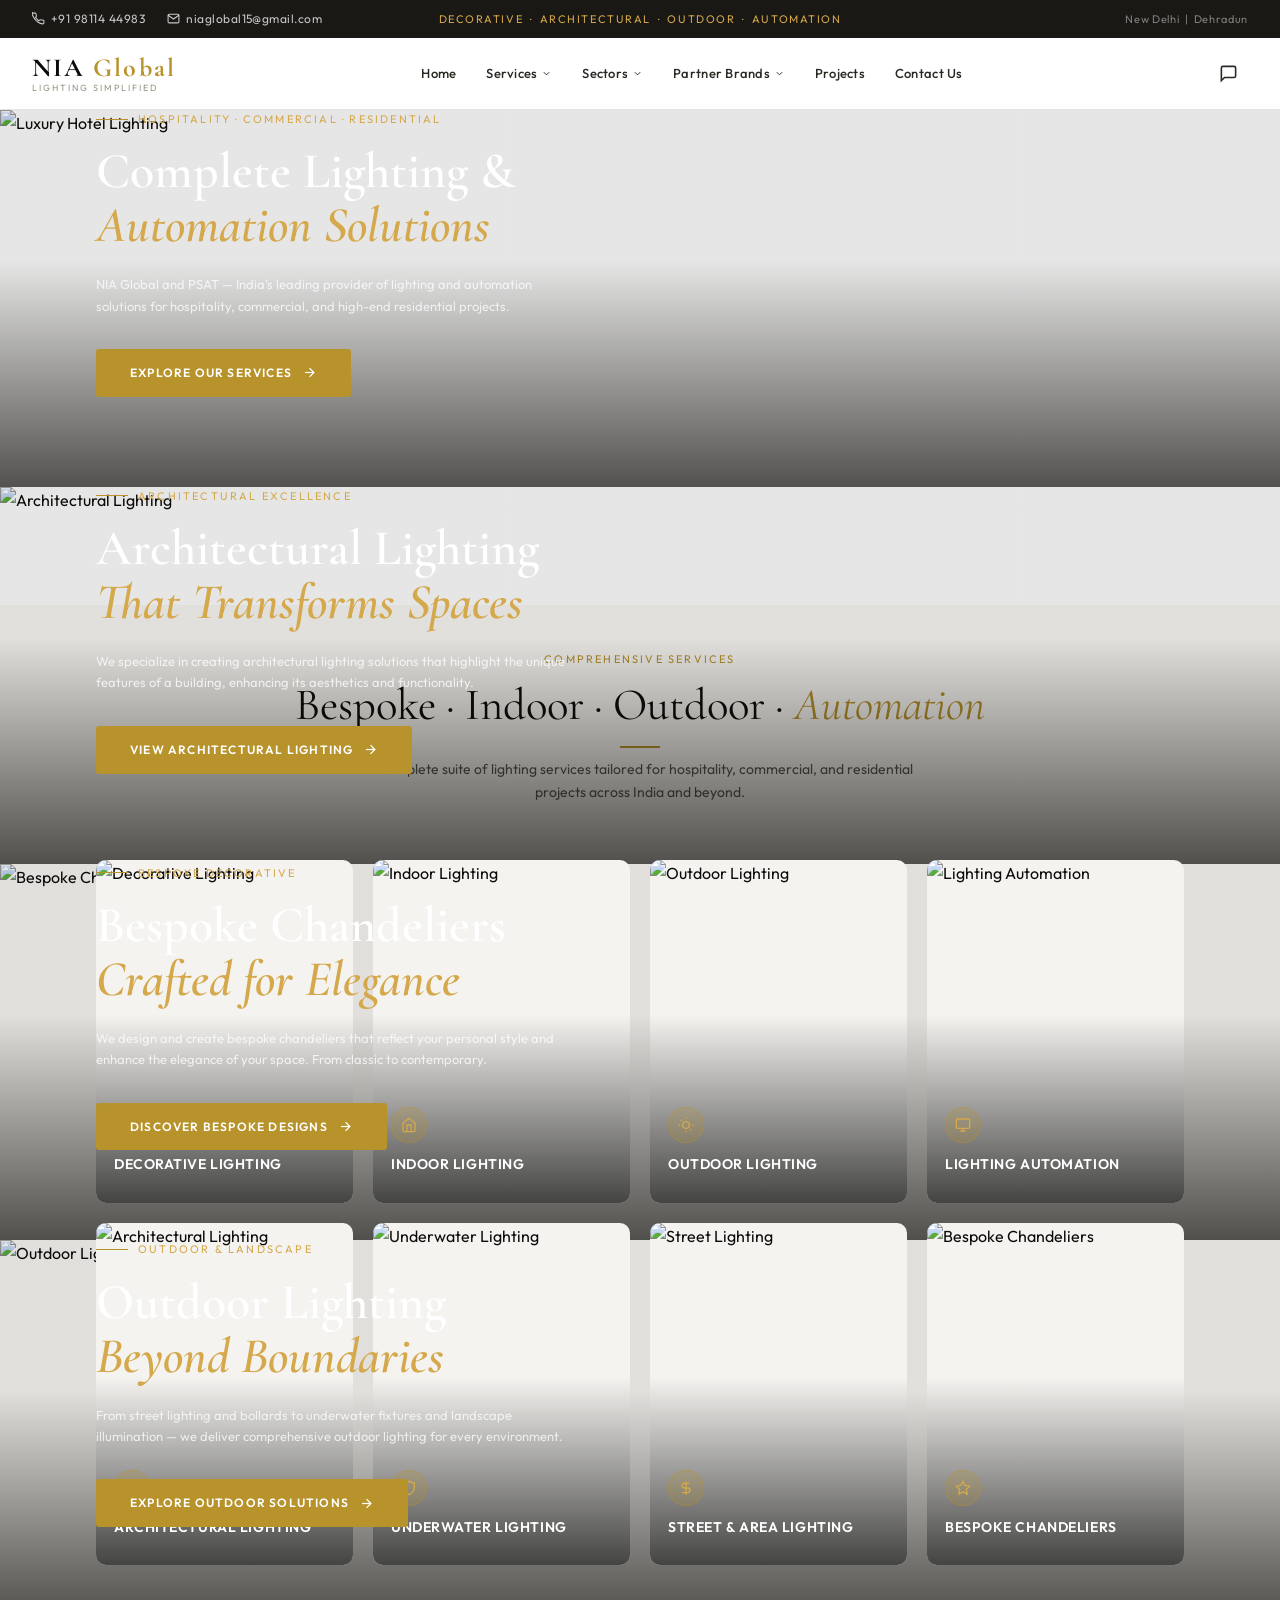
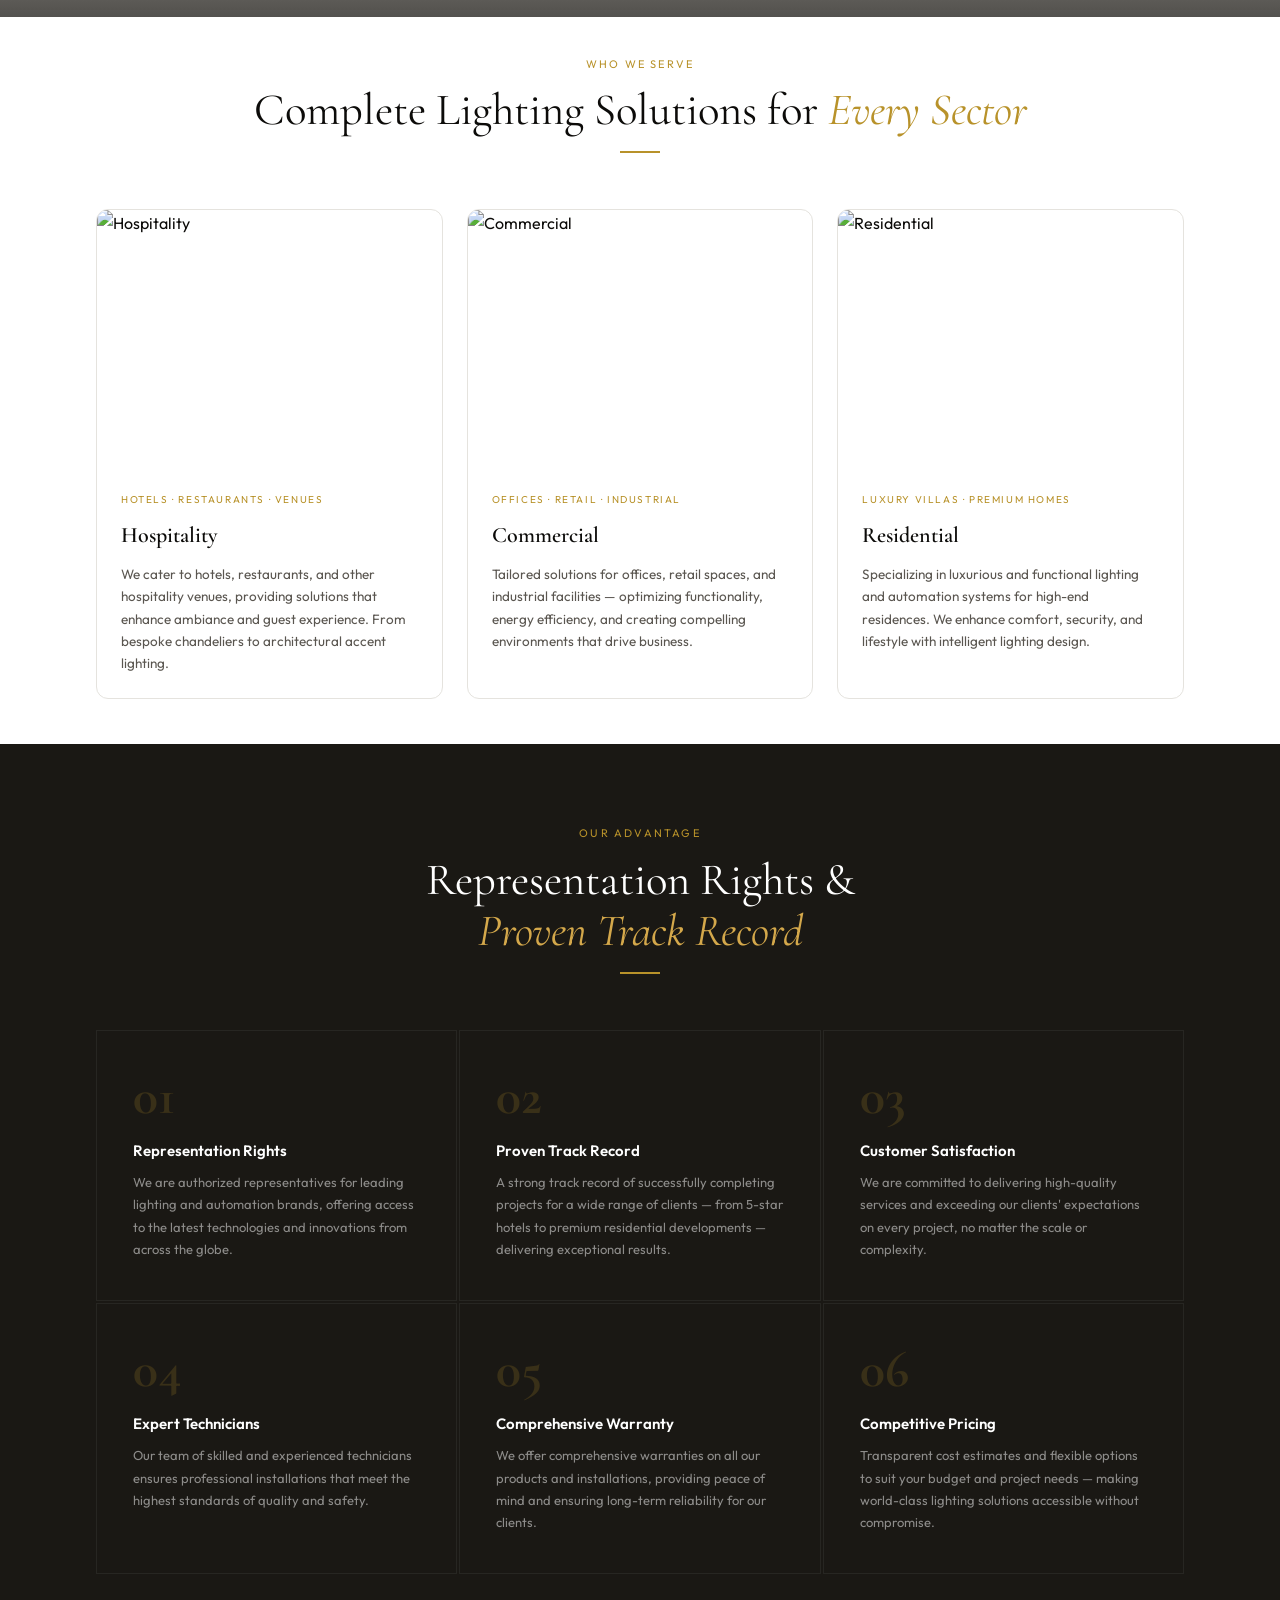
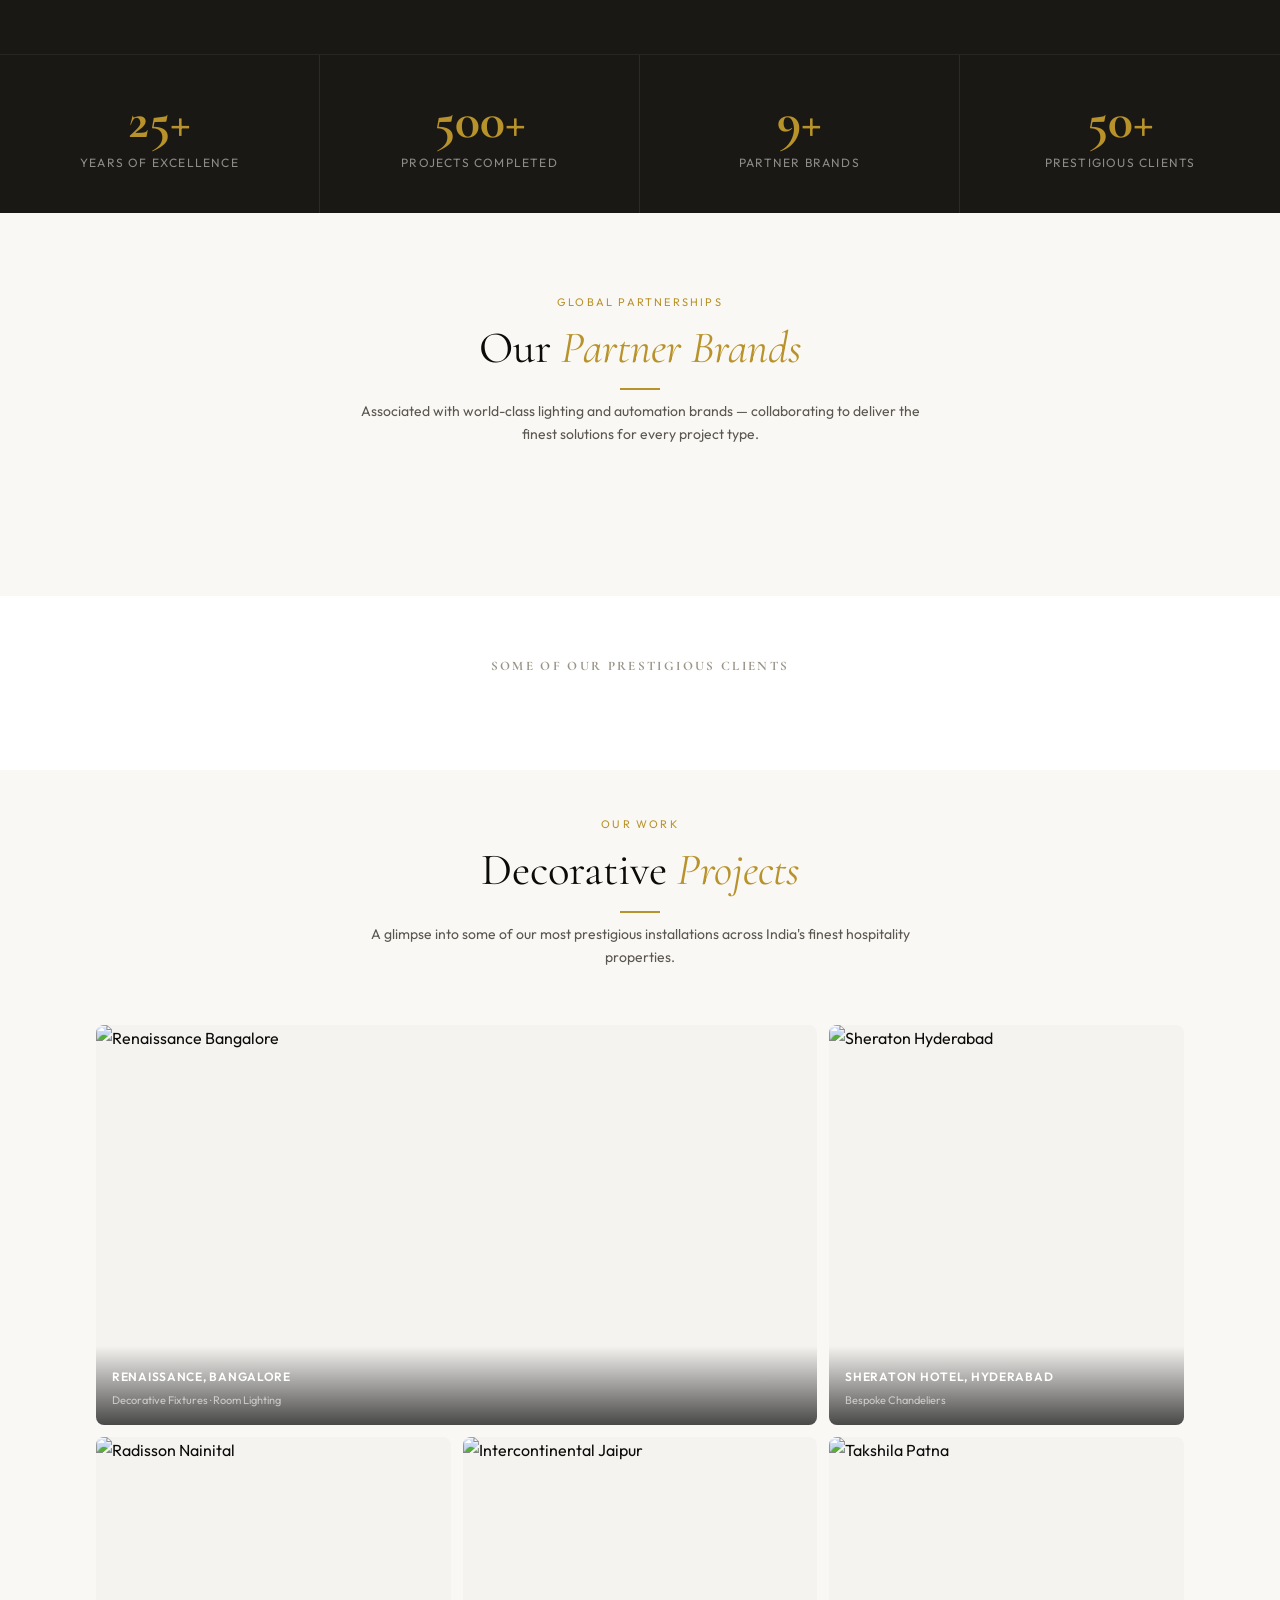
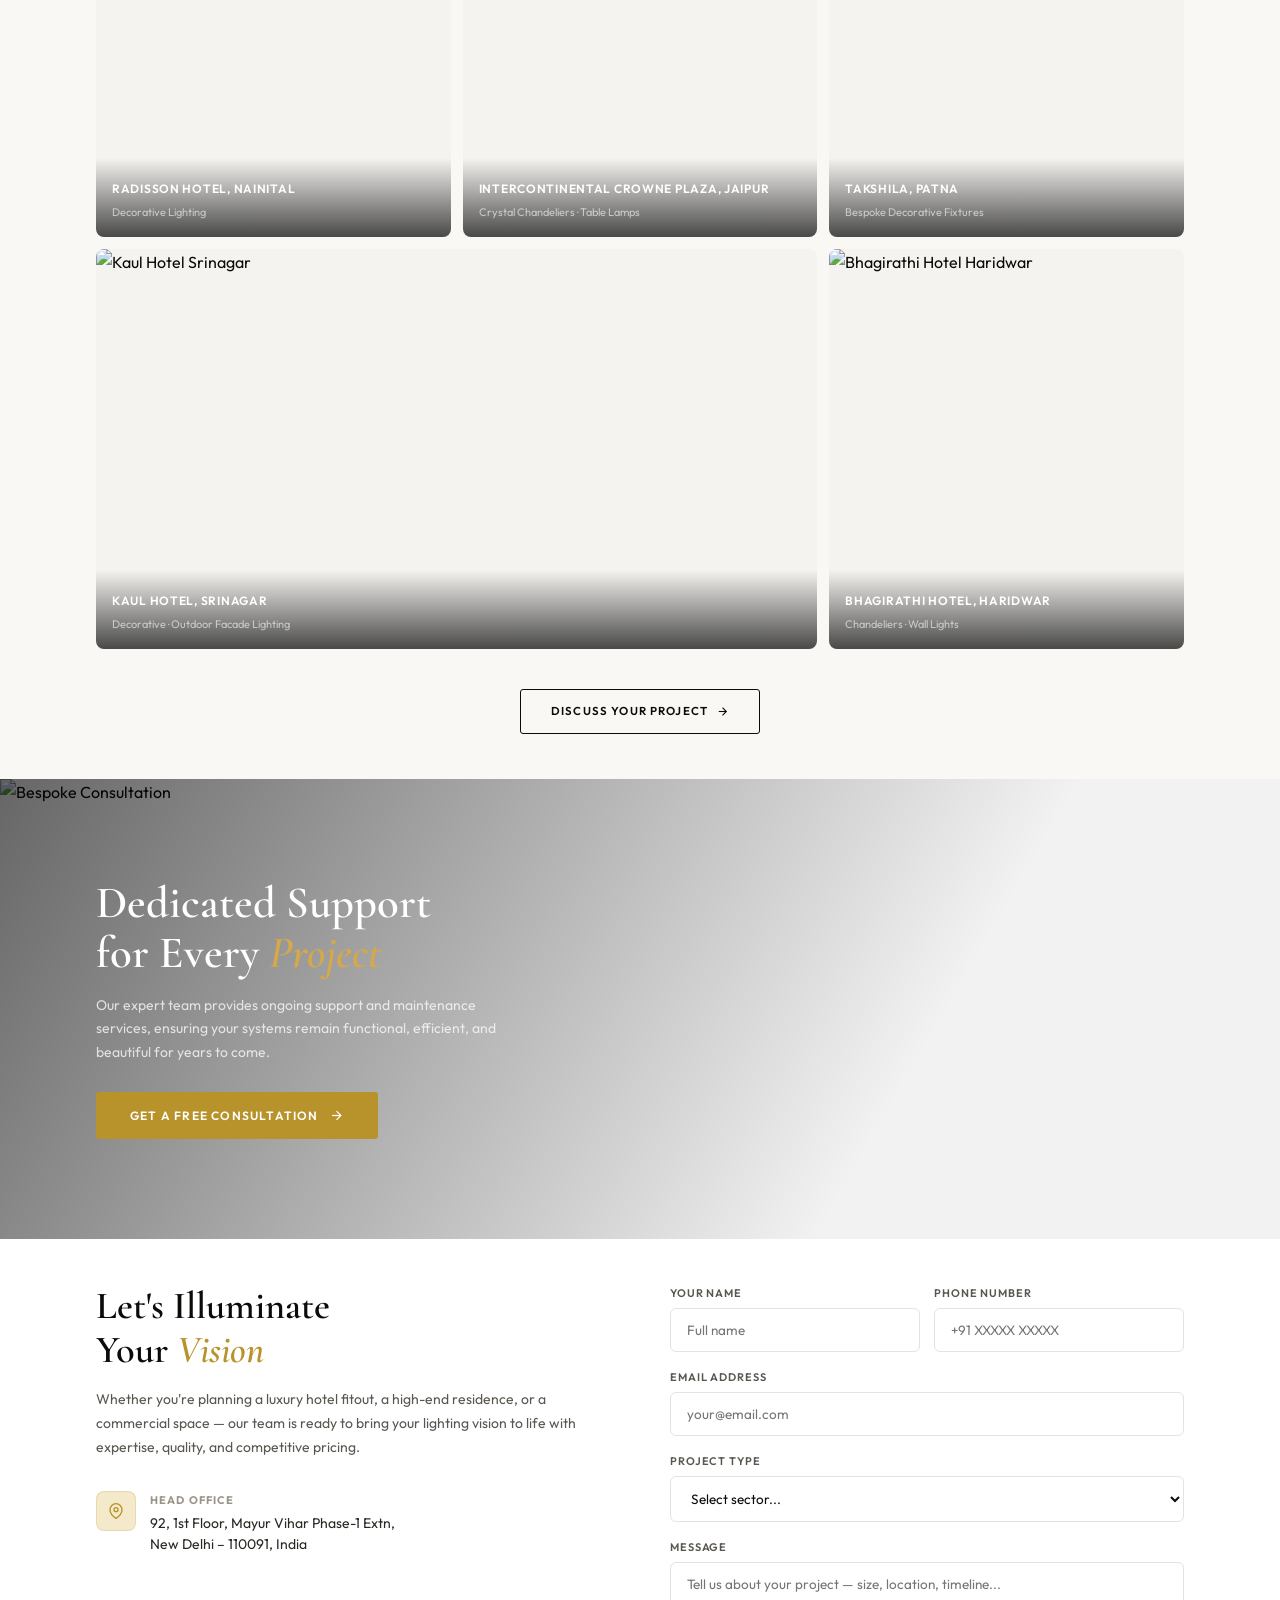
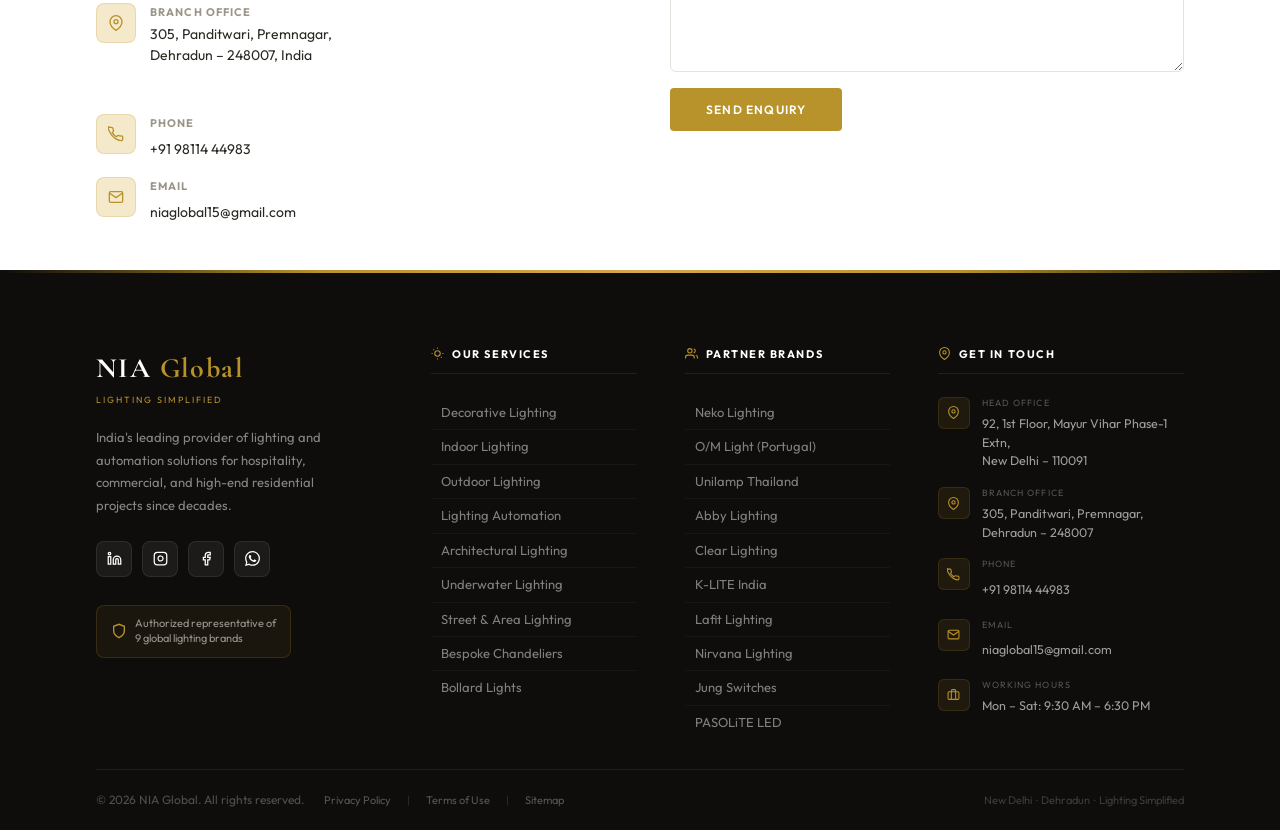
==== index.html @ 5cefb708 "initial commit" ====
<!DOCTYPE html>
<html lang="en">

<head>
  <meta charset="UTF-8" />
  <meta name="viewport" content="width=device-width, initial-scale=1.0" />
  <title>NIA Global – Lighting Simplified | Decorative · Architectural · Outdoor · Automation</title>
  <link rel="stylesheet" href="https://cdnjs.cloudflare.com/ajax/libs/Swiper/11.0.5/swiper-bundle.min.css" />
  <link rel="stylesheet" href="https://cdnjs.cloudflare.com/ajax/libs/aos/2.3.4/aos.css" />
  <link
    href="https://fonts.googleapis.com/css2?family=Cormorant+Garamond:ital,wght@0,400;0,600;0,700;1,400;1,600&family=Outfit:wght@300;400;500;600&display=swap"
    rel="stylesheet" />
  <link rel="stylesheet" href="assets/style.css">
</head>

<body>
  <!-- TOP BAR -->
  <div class="topbar">
    <div class="topbar-left">
      <a href="tel:+919811444983">
        <svg viewBox="0 0 24 24" fill="none" stroke="currentColor" stroke-width="2">
          <path
            d="M22 16.92v3a2 2 0 01-2.18 2 19.79 19.79 0 01-8.63-3.07A19.5 19.5 0 013.07 9.81a19.79 19.79 0 01-3.07-8.67A2 2 0 012.18 2h3.14A2 2 0 017.4 3.64c.127.96.361 1.903.7 2.81a2 2 0 01-.45 2.11L6.38 9.83a16 16 0 006.29 6.29l1.27-1.27a2 2 0 012.11-.45c.907.339 1.85.573 2.81.7A2 2 0 0122 16.92z" />
        </svg>
        +91 98114 44983
      </a>
      <a href="mailto:niaglobal15@gmail.com">
        <svg viewBox="0 0 24 24" fill="none" stroke="currentColor" stroke-width="2">
          <path d="M4 4h16c1.1 0 2 .9 2 2v12c0 1.1-.9 2-2 2H4c-1.1 0-2-.9-2-2V6c0-1.1.9-2 2-2z" />
          <polyline points="22,6 12,13 2,6" />
        </svg>
        <span class="__cf_email__"
          data-cfemail="2e40474f4942414c4f421f1b6e49434f4742004d4143">niaglobal15@gmail.com</span>
      </a>
    </div>
    <div class="topbar-center">Decorative &nbsp;·&nbsp; Architectural &nbsp;·&nbsp; Outdoor &nbsp;·&nbsp; Automation
    </div>
    <div class="topbar-right">New Delhi &nbsp;|&nbsp; Dehradun</div>
  </div>

  <!-- NAVBAR -->
  <nav class="navbar" id="navbar">
    <a href="#" class="nav-logo">
      <div class="nav-logo-name">NIA <span>Global</span></div>
      <div class="nav-logo-tag">Lighting Simplified</div>
    </a>

    <ul class="nav-menu">
      <li class="nav-item"><a href="#" class="nav-link">Home</a></li>

      <li class="nav-item">
        <span class="nav-link">Services <svg viewBox="0 0 24 24" fill="none" stroke="currentColor" stroke-width="2">
            <polyline points="6 9 12 15 18 9" />
          </svg></span>
        <ul class="dropdown">
          <li><a href="#services">Designing</a></li>
          <li><a href="#services">Manufacturing</a></li>
          <li><a href="#services">Installation</a></li>
          <li><a href="#services">Automation Integration</a></li>
          <li><a href="#services">Repair & Replacement Services</a></li>
          <li><a href="#services">Annual Maintenance Contracts (AMC)</a></li>
        </ul>
      </li>

      <li class="nav-item">
        <span class="nav-link">Sectors <svg viewBox="0 0 24 24" fill="none" stroke="currentColor" stroke-width="2">
            <polyline points="6 9 12 15 18 9" />
          </svg></span>
        <ul class="dropdown">
          <li><a href="#sectors">Bespoke Chandeliers</a></li>
          <li><a href="#sectors">Wall Lights</a></li>
          <li><a href="#sectors">Floor Lamps</a></li>
          <li><a href="#sectors">Table Lamps</a></li>
          <li><a href="#sectors">Decorative Accessories</a></li>
          <li><a href="#sectors">Tableware</a></li>
          <li><a href="#sectors">Wall Décor</a></li>
          <li><a href="#sectors">Hanging Décor</a></li>
          <li><a href="#sectors">Glass Vases</a></li>
        </ul>
      </li>

      <li class="nav-item">
        <span class="nav-link">Partner Brands <svg viewBox="0 0 24 24" fill="none" stroke="currentColor"
            stroke-width="2">
            <polyline points="6 9 12 15 18 9" />
          </svg></span>
        <div class="mega-drop">
          <div class="mega-col">
            <h5>Indoor</h5>
            <ul>
              <li><a href="#partners">Neko Lighting</a></li>
              <li><a href="#partners">O/M Light</a></li>
              <li><a href="#partners">Nirvana Lighting</a></li>
              <li><a href="#partners">Lafit Lighting</a></li>
            </ul>
          </div>
          <div class="mega-col">
            <h5>Outdoor</h5>
            <ul>
              <li><a href="#partners">Unilamp Thailand</a></li>
              <li><a href="#partners">K-LITE India</a></li>
              <li><a href="#partners">Clear Lighting</a></li>
              <li><a href="#partners">Abby Lighting</a></li>
            </ul>
          </div>
          <div class="mega-col">
            <h5>Automation</h5>
            <ul>
              <li><a href="#partners">Jung Switches</a></li>
            </ul>
          </div>
        </div>
      </li>

      <li class="nav-item"><a href="#projects" class="nav-link">Projects</a></li>
      <li class="nav-item"><a href="#contact" class="nav-link">Contact Us</a></li>
    </ul>

    <div style="display:flex;align-items:center;gap:4px">
      <div class="nav-icons">
        <button class="nav-icon-btn" onclick="document.getElementById('contact').scrollIntoView({behavior:'smooth'})">
          <svg viewBox="0 0 24 24" fill="none" stroke="currentColor" stroke-width="2">
            <path d="M21 15a2 2 0 01-2 2H7l-4 4V5a2 2 0 012-2h14a2 2 0 012 2z" />
          </svg>
        </button>
      </div>
      <button class="hamburger nav-icon-btn" id="hambBtn" aria-label="Menu">
        <svg viewBox="0 0 24 24" fill="none" stroke="currentColor" stroke-width="2">
          <line x1="3" y1="6" x2="21" y2="6" />
          <line x1="3" y1="12" x2="21" y2="12" />
          <line x1="3" y1="18" x2="21" y2="18" />
        </svg>
      </button>
    </div>
  </nav>

  <!-- MOBILE MENU -->
  <div class="mob-menu" id="mobMenu">
    <div class="mob-overlay" id="mobOverlay"></div>
    <div class="mob-panel">
      <div class="mob-head">
        <div class="mob-logo">NIA <span>Global</span></div>
        <button class="mob-close" id="mobClose"><svg viewBox="0 0 24 24" fill="none" stroke="currentColor"
            stroke-width="2">
            <line x1="18" y1="6" x2="6" y2="18" />
            <line x1="6" y1="6" x2="18" y2="18" />
          </svg></button>
      </div>
      <nav class="mob-nav">
        <a href="#">Home</a>
        <a href="#services">Decorative Lighting</a>
        <a href="#services">Indoor Lighting</a>
        <a href="#services">Outdoor Lighting</a>
        <a href="#services">Lighting Automation</a>
        <a href="#services">Architectural Lighting</a>
        <a href="#services">Underwater Lighting</a>
        <a href="#sectors">Hospitality</a>
        <a href="#sectors">Commercial</a>
        <a href="#sectors">Residential</a>
        <a href="#partners">Partner Brands</a>
        <a href="#projects">Projects</a>
        <a href="#contact">Contact Us</a>
      </nav>
    </div>
  </div>

  <!-- HERO SLIDER -->
  <section class="hero-wrap swiper" id="heroSwiper">
    <div class="swiper-wrapper">
      <div class="swiper-slide">
        <div class="hero-slide">
          <img src="https://images.unsplash.com/photo-1566073771259-6a8506099945?w=1920&q=80"
            alt="Luxury Hotel Lighting" />
          <div class="hero-overlay"></div>
          <div class="hero-content">
            <div class="hero-eyebrow">Hospitality · Commercial · Residential</div>
            <h1 class="hero-title">Complete Lighting &<br /><em>Automation Solutions</em></h1>
            <p class="hero-desc">NIA Global and PSAT — India's leading provider of lighting and automation solutions for
              hospitality, commercial, and high-end residential projects.</p>
            <a href="#services" class="hero-cta">Explore Our Services <svg viewBox="0 0 24 24" fill="none"
                stroke="currentColor" stroke-width="2">
                <line x1="5" y1="12" x2="19" y2="12" />
                <polyline points="12 5 19 12 12 19" />
              </svg></a>
          </div>
        </div>
      </div>
      <div class="swiper-slide">
        <div class="hero-slide">
          <img src="https://images.unsplash.com/photo-1551882547-ff40c63fe5fa?w=1920&q=80"
            alt="Architectural Lighting" />
          <div class="hero-overlay"></div>
          <div class="hero-content">
            <div class="hero-eyebrow">Architectural Excellence</div>
            <h1 class="hero-title">Architectural Lighting<br /><em>That Transforms Spaces</em></h1>
            <p class="hero-desc">We specialize in creating architectural lighting solutions that highlight the unique
              features of a building, enhancing its aesthetics and functionality.</p>
            <a href="#services" class="hero-cta">View Architectural Lighting <svg viewBox="0 0 24 24" fill="none"
                stroke="currentColor" stroke-width="2">
                <line x1="5" y1="12" x2="19" y2="12" />
                <polyline points="12 5 19 12 12 19" />
              </svg></a>
          </div>
        </div>
      </div>
      <div class="swiper-slide">
        <div class="hero-slide">
          <img src="https://images.unsplash.com/photo-1540518614846-7eded433c457?w=1920&q=80"
            alt="Bespoke Chandeliers" />
          <div class="hero-overlay"></div>
          <div class="hero-content">
            <div class="hero-eyebrow">Bespoke Decorative</div>
            <h1 class="hero-title">Bespoke Chandeliers<br /><em>Crafted for Elegance</em></h1>
            <p class="hero-desc">We design and create bespoke chandeliers that reflect your personal style and enhance
              the elegance of your space. From classic to contemporary.</p>
            <a href="#services" class="hero-cta">Discover Bespoke Designs <svg viewBox="0 0 24 24" fill="none"
                stroke="currentColor" stroke-width="2">
                <line x1="5" y1="12" x2="19" y2="12" />
                <polyline points="12 5 19 12 12 19" />
              </svg></a>
          </div>
        </div>
      </div>
      <div class="swiper-slide">
        <div class="hero-slide">
          <img src="https://images.unsplash.com/photo-1497366216548-37526070297c?w=1920&q=80" alt="Outdoor Lighting" />
          <div class="hero-overlay"></div>
          <div class="hero-content">
            <div class="hero-eyebrow">Outdoor & Landscape</div>
            <h1 class="hero-title">Outdoor Lighting<br /><em>Beyond Boundaries</em></h1>
            <p class="hero-desc">From street lighting and bollards to underwater fixtures and landscape illumination —
              we deliver comprehensive outdoor lighting for every environment.</p>
            <a href="#services" class="hero-cta">Explore Outdoor Solutions <svg viewBox="0 0 24 24" fill="none"
                stroke="currentColor" stroke-width="2">
                <line x1="5" y1="12" x2="19" y2="12" />
                <polyline points="12 5 19 12 12 19" />
              </svg></a>
          </div>
        </div>
      </div>
    </div>
    <div class="swiper-pagination"></div>
  </section>

  <!-- SERVICES SECTION -->
  <section class="section section-bg" id="services">
    <div class="section-header" data-aos="fade-up">
      <div class="eyebrow">Comprehensive Services</div>
      <h2>Bespoke · Indoor · Outdoor · <em>Automation</em></h2>
      <div class="divider"></div>
      <p>A complete suite of lighting services tailored for hospitality, commercial, and residential projects across
        India and beyond.</p>
    </div>
    <div class="services-grid">
      <div class="svc-card" data-aos="fade-up" data-aos-delay="0">
        <img src="https://images.unsplash.com/photo-1540518614846-7eded433c457?w=800&q=80" alt="Decorative Lighting"
          loading="lazy" />
        <div class="svc-card-grad"></div>
        <div class="svc-card-body">
          <div class="svc-card-icon"><svg viewBox="0 0 24 24" fill="none" stroke="currentColor" stroke-width="2">
              <path d="M12 2l3.09 6.26L22 9.27l-5 4.87 1.18 6.88L12 17.77l-6.18 3.25L7 14.14 2 9.27l6.91-1.01L12 2z" />
            </svg></div>
          <div class="svc-card-title">Decorative Lighting</div>
          <div class="svc-card-desc">From classic chandeliers to contemporary pendants — creating unique and stylish
            ambiance for any space.</div>
        </div>
      </div>
      <div class="svc-card" data-aos="fade-up" data-aos-delay="60">
        <img src="https://images.unsplash.com/photo-1565538810643-b5bdb714032a?w=800&q=80" alt="Indoor Lighting"
          loading="lazy" />
        <div class="svc-card-grad"></div>
        <div class="svc-card-body">
          <div class="svc-card-icon"><svg viewBox="0 0 24 24" fill="none" stroke="currentColor" stroke-width="2">
              <path d="M3 9l9-7 9 7v11a2 2 0 01-2 2H5a2 2 0 01-2-2z" />
              <polyline points="9 22 9 12 15 12 15 22" />
            </svg></div>
          <div class="svc-card-title">Indoor Lighting</div>
          <div class="svc-card-desc">Wide selection of indoor fixtures — from decorative chandeliers to functional task
            lighting for perfect ambiance.</div>
        </div>
      </div>
      <div class="svc-card" data-aos="fade-up" data-aos-delay="120">
        <img src="https://images.unsplash.com/photo-1600607687939-ce8a6c25118c?w=800&q=80" alt="Outdoor Lighting"
          loading="lazy" />
        <div class="svc-card-grad"></div>
        <div class="svc-card-body">
          <div class="svc-card-icon"><svg viewBox="0 0 24 24" fill="none" stroke="currentColor" stroke-width="2">
              <circle cx="12" cy="12" r="5" />
              <line x1="12" y1="1" x2="12" y2="3" />
              <line x1="12" y1="21" x2="12" y2="23" />
              <line x1="4.22" y1="4.22" x2="5.64" y2="5.64" />
              <line x1="18.36" y1="18.36" x2="19.78" y2="19.78" />
              <line x1="1" y1="12" x2="3" y2="12" />
              <line x1="21" y1="12" x2="23" y2="12" />
            </svg></div>
          <div class="svc-card-title">Outdoor Lighting</div>
          <div class="svc-card-desc">Outdoor lighting systems that enhance security, aesthetics, and illuminate walkways
            and facades beautifully.</div>
        </div>
      </div>
      <div class="svc-card" data-aos="fade-up" data-aos-delay="180">
        <img src="https://images.unsplash.com/photo-1558618666-fcd25c85cd64?w=800&q=80" alt="Lighting Automation"
          loading="lazy" />
        <div class="svc-card-grad"></div>
        <div class="svc-card-body">
          <div class="svc-card-icon"><svg viewBox="0 0 24 24" fill="none" stroke="currentColor" stroke-width="2">
              <rect x="2" y="3" width="20" height="14" rx="2" ry="2" />
              <line x1="8" y1="21" x2="16" y2="21" />
              <line x1="12" y1="17" x2="12" y2="21" />
            </svg></div>
          <div class="svc-card-title">Lighting Automation</div>
          <div class="svc-card-desc">Smart lighting systems for remote control, scheduling, and brightness adjustment —
            including KNX automation.</div>
        </div>
      </div>
      <div class="svc-card" data-aos="fade-up" data-aos-delay="0">
        <img src="https://images.unsplash.com/photo-1600607687939-ce8a6c25118c?w=800&q=80" alt="Architectural Lighting"
          loading="lazy" />
        <div class="svc-card-grad"></div>
        <div class="svc-card-body">
          <div class="svc-card-icon"><svg viewBox="0 0 24 24" fill="none" stroke="currentColor" stroke-width="2">
              <rect x="3" y="3" width="18" height="18" rx="2" />
              <path d="M3 9h18M9 21V9" />
            </svg></div>
          <div class="svc-card-title">Architectural Lighting</div>
          <div class="svc-card-desc">Solutions that highlight the unique features of a building, enhancing its
            aesthetics and functionality.</div>
        </div>
      </div>
      <div class="svc-card" data-aos="fade-up" data-aos-delay="60">
        <img src="https://images.unsplash.com/photo-1576158114254-3ba81558b87d?w=800&q=80" alt="Underwater Lighting"
          loading="lazy" />
        <div class="svc-card-grad"></div>
        <div class="svc-card-body">
          <div class="svc-card-icon"><svg viewBox="0 0 24 24" fill="none" stroke="currentColor" stroke-width="2">
              <path d="M12 22s8-4 8-10V5l-8-3-8 3v7c0 6 8 10 8 10z" />
            </svg></div>
          <div class="svc-card-title">Underwater Lighting</div>
          <div class="svc-card-desc">Fixtures for swimming pools, fountains, and water features — adding a touch of
            magic and ambiance.</div>
        </div>
      </div>
      <div class="svc-card" data-aos="fade-up" data-aos-delay="120">
        <img src="https://images.unsplash.com/photo-1471922694854-ff1b63b20054?w=800&q=80" alt="Street Lighting"
          loading="lazy" />
        <div class="svc-card-grad"></div>
        <div class="svc-card-body">
          <div class="svc-card-icon"><svg viewBox="0 0 24 24" fill="none" stroke="currentColor" stroke-width="2">
              <line x1="12" y1="2" x2="12" y2="22" />
              <path d="M17 5H9.5a3.5 3.5 0 000 7h5a3.5 3.5 0 010 7H6" />
            </svg></div>
          <div class="svc-card-title">Street & Area Lighting</div>
          <div class="svc-card-desc">Technically advanced street lighting, high mast solutions, and area lighting for
            municipal and private projects.</div>
        </div>
      </div>
      <div class="svc-card" data-aos="fade-up" data-aos-delay="180">
        <img src="https://images.unsplash.com/photo-1513694203232-719a280e022f?w=800&q=80" alt="Bespoke Chandeliers"
          loading="lazy" />
        <div class="svc-card-grad"></div>
        <div class="svc-card-body">
          <div class="svc-card-icon"><svg viewBox="0 0 24 24" fill="none" stroke="currentColor" stroke-width="2">
              <polygon
                points="12 2 15.09 8.26 22 9.27 17 14.14 18.18 21.02 12 17.77 5.82 21.02 7 14.14 2 9.27 8.91 8.26 12 2" />
            </svg></div>
          <div class="svc-card-title">Bespoke Chandeliers</div>
          <div class="svc-card-desc">Custom-designed chandeliers that reflect your personal style and enhance the
            elegance of any space.</div>
        </div>
      </div>
    </div>
  </section>

  <!-- SECTORS SECTION -->
  <section class="section" id="sectors">
    <div class="section-header" data-aos="fade-up">
      <div class="eyebrow">Who We Serve</div>
      <h2>Complete Lighting Solutions for <em>Every Sector</em></h2>
      <div class="divider"></div>
    </div>
    <div class="sectors-grid">
      <div class="sector-card" data-aos="fade-up" data-aos-delay="0">
        <div class="sector-img">
          <img src="https://images.unsplash.com/photo-1566073771259-6a8506099945?w=900&q=80" alt="Hospitality"
            loading="lazy" />
        </div>
        <div class="sector-body">
          <div class="sector-tag">Hotels · Restaurants · Venues</div>
          <div class="sector-title">Hospitality</div>
          <div class="sector-desc">We cater to hotels, restaurants, and other hospitality venues, providing solutions
            that enhance ambiance and guest experience. From bespoke chandeliers to architectural accent lighting.</div>
        </div>
      </div>
      <div class="sector-card" data-aos="fade-up" data-aos-delay="80">
        <div class="sector-img">
          <img src="https://images.unsplash.com/photo-1497366216548-37526070297c?w=900&q=80" alt="Commercial"
            loading="lazy" />
        </div>
        <div class="sector-body">
          <div class="sector-tag">Offices · Retail · Industrial</div>
          <div class="sector-title">Commercial</div>
          <div class="sector-desc">Tailored solutions for offices, retail spaces, and industrial facilities — optimizing
            functionality, energy efficiency, and creating compelling environments that drive business.</div>
        </div>
      </div>
      <div class="sector-card" data-aos="fade-up" data-aos-delay="160">
        <div class="sector-img">
          <img src="https://images.unsplash.com/photo-1600607687939-ce8a6c25118c?w=900&q=80" alt="Residential"
            loading="lazy" />
        </div>
        <div class="sector-body">
          <div class="sector-tag">Luxury Villas · Premium Homes</div>
          <div class="sector-title">Residential</div>
          <div class="sector-desc">Specializing in luxurious and functional lighting and automation systems for high-end
            residences. We enhance comfort, security, and lifestyle with intelligent lighting design.</div>
        </div>
      </div>
    </div>
  </section>

  <!-- WHY CHOOSE US -->
  <section class="section-dark">
    <div class="section" style="padding-top:80px;padding-bottom:80px">
      <div class="section-header dark-head" data-aos="fade-up">
        <div class="eyebrow">Our Advantage</div>
        <h2 style="color:#fff">Representation Rights &<br /><em style="color:var(--gold-light)">Proven Track Record</em>
        </h2>
        <div class="divider"></div>
      </div>
      <div class="why-grid" data-aos="fade-up" data-aos-delay="100">
        <div class="why-item">
          <div class="why-num">01</div>
          <h4>Representation Rights</h4>
          <p>We are authorized representatives for leading lighting and automation brands, offering access to the latest
            technologies and innovations from across the globe.</p>
        </div>
        <div class="why-item">
          <div class="why-num">02</div>
          <h4>Proven Track Record</h4>
          <p>A strong track record of successfully completing projects for a wide range of clients — from 5-star hotels
            to premium residential developments — delivering exceptional results.</p>
        </div>
        <div class="why-item">
          <div class="why-num">03</div>
          <h4>Customer Satisfaction</h4>
          <p>We are committed to delivering high-quality services and exceeding our clients' expectations on every
            project, no matter the scale or complexity.</p>
        </div>
        <div class="why-item">
          <div class="why-num">04</div>
          <h4>Expert Technicians</h4>
          <p>Our team of skilled and experienced technicians ensures professional installations that meet the highest
            standards of quality and safety.</p>
        </div>
        <div class="why-item">
          <div class="why-num">05</div>
          <h4>Comprehensive Warranty</h4>
          <p>We offer comprehensive warranties on all our products and installations, providing peace of mind and
            ensuring long-term reliability for our clients.</p>
        </div>
        <div class="why-item">
          <div class="why-num">06</div>
          <h4>Competitive Pricing</h4>
          <p>Transparent cost estimates and flexible options to suit your budget and project needs — making world-class
            lighting solutions accessible without compromise.</p>
        </div>
      </div>
    </div>
  </section>

  <!-- STATS -->
  <section class="section-dark" style="border-top:1px solid rgba(255,255,255,0.06)">
    <div class="stats-bar">
      <div class="stat-item" data-aos="fade-up" data-aos-delay="0">
        <div class="stat-num" id="cnt1">25+</div>
        <div class="stat-label">Years of Excellence</div>
      </div>
      <div class="stat-item" data-aos="fade-up" data-aos-delay="60">
        <div class="stat-num">500+</div>
        <div class="stat-label">Projects Completed</div>
      </div>
      <div class="stat-item" data-aos="fade-up" data-aos-delay="120">
        <div class="stat-num">9+</div>
        <div class="stat-label">Partner Brands</div>
      </div>
      <div class="stat-item" data-aos="fade-up" data-aos-delay="180">
        <div class="stat-num">50+</div>
        <div class="stat-label">Prestigious Clients</div>
      </div>
    </div>
  </section>

  <!-- PARTNER BRANDS MARQUEE -->
  <section class="partners-marquee-section" id="partners">
    <div class="section-header" data-aos="fade-up">
      <div class="eyebrow">Global Partnerships</div>
      <h2> Our <em>Partner Brands</em></h2>
      <div class="divider"></div>
      <p>Associated with world-class lighting and automation brands — collaborating to deliver the finest solutions for
        every project type.</p>
    </div>

    <div class="marquee-rows" data-aos="fade-up" data-aos-delay="100">

      <!-- ROW 1 — forward -->
      <div class="marquee-row">
        <div class="marquee-track" id="row1"></div>
      </div>

      <!-- ROW 2 — reverse -->
      <div class="marquee-row">
        <div class="marquee-track reverse" id="row2"></div>
      </div>

    </div>
  </section>

  <!-- CLIENTS MARQUEE -->
  <section class="clients-section">
    <div class="clients-label">
      <h3>Some of Our Prestigious Clients</h3>
    </div>
    <div class="clients-track-wrap">
      <div class="clients-track" id="clientsTrack"></div>
    </div>
  </section>

  <!-- PROJECTS -->
  <section class="section section-bg" id="projects">
    <div class="section-header" data-aos="fade-up">
      <div class="eyebrow">Our Work</div>
      <h2>Decorative <em>Projects</em></h2>
      <div class="divider"></div>
      <p>A glimpse into some of our most prestigious installations across India's finest hospitality properties.</p>
    </div>
    <div class="projects-grid">
      <div class="proj-card wide" data-aos="fade-up">
        <img src="https://images.unsplash.com/photo-1551882547-ff40c63fe5fa?w=1200&q=80" alt="Renaissance Bangalore"
          loading="lazy" />
        <div class="proj-label"><span>Renaissance, Bangalore</span><small>Decorative Fixtures · Room Lighting</small>
        </div>
      </div>
      <div class="proj-card tall" data-aos="fade-up" data-aos-delay="60">
        <img src="https://images.unsplash.com/photo-1540518614846-7eded433c457?w=800&q=80" alt="Sheraton Hyderabad"
          loading="lazy" />
        <div class="proj-label"><span>Sheraton Hotel, Hyderabad</span><small>Bespoke Chandeliers</small></div>
      </div>
      <div class="proj-card square" data-aos="fade-up" data-aos-delay="80">
        <img src="https://images.unsplash.com/photo-1566073771259-6a8506099945?w=800&q=80" alt="Radisson Nainital"
          loading="lazy" />
        <div class="proj-label"><span>Radisson Hotel, Nainital</span><small>Decorative Lighting</small></div>
      </div>
      <div class="proj-card square" data-aos="fade-up" data-aos-delay="0">
        <img src="https://images.unsplash.com/photo-1582719478250-c89cae4dc85b?w=800&q=80" alt="Intercontinental Jaipur"
          loading="lazy" />
        <div class="proj-label"><span>Intercontinental Crowne Plaza, Jaipur</span><small>Crystal Chandeliers · Table
            Lamps</small></div>
      </div>
      <div class="proj-card square" data-aos="fade-up" data-aos-delay="60">
        <img src="https://images.unsplash.com/photo-1493663284031-b7e3aefcae8e?w=800&q=80" alt="Takshila Patna"
          loading="lazy" />
        <div class="proj-label"><span>Takshila, Patna</span><small>Bespoke Decorative Fixtures</small></div>
      </div>
      <div class="proj-card wide" data-aos="fade-up" data-aos-delay="60">
        <img src="https://images.unsplash.com/photo-1600607687939-ce8a6c25118c?w=1200&q=80" alt="Kaul Hotel Srinagar"
          loading="lazy" />
        <div class="proj-label"><span>Kaul Hotel, Srinagar</span><small>Decorative · Outdoor Facade Lighting</small>
        </div>
      </div>
      <div class="proj-card square" data-aos="fade-up" data-aos-delay="0">
        <img src="https://images.unsplash.com/photo-1586023492125-27b2c045efd7?w=800&q=80"
          alt="Bhagirathi Hotel Haridwar" loading="lazy" />
        <div class="proj-label"><span>Bhagirathi Hotel, Haridwar</span><small>Chandeliers · Wall Lights</small></div>
      </div>

    </div>
    <div class="cta-center" data-aos="fade-up">
      <a href="#contact" class="btn-outline">Discuss Your Project <svg viewBox="0 0 24 24" fill="none"
          stroke="currentColor" stroke-width="2">
          <line x1="5" y1="12" x2="19" y2="12" />
          <polyline points="12 5 19 12 12 19" />
        </svg></a>
    </div>
  </section>

  <!-- BANNER CTA -->
  <div class="banner-full" data-aos="fade-up">
    <img src="https://images.unsplash.com/photo-1513694203232-719a280e022f?w=1920&q=80" alt="Bespoke Consultation"
      loading="lazy" />
    <div class="banner-overlay">
      <div class="banner-content">
        <h2>Dedicated Support<br />for Every <em>Project</em></h2>
        <p>Our expert team provides ongoing support and maintenance services, ensuring your systems remain functional,
          efficient, and beautiful for years to come.</p>
        <a href="#contact" class="hero-cta">Get a Free Consultation <svg viewBox="0 0 24 24" fill="none"
            stroke="currentColor" stroke-width="2">
            <line x1="5" y1="12" x2="19" y2="12" />
            <polyline points="12 5 19 12 12 19" />
          </svg></a>
      </div>
    </div>
  </div>

  <!-- CONTACT -->
  <section class="section" id="contact">
    <div class="contact-grid">
      <div class="contact-info" data-aos="fade-right">
        <h2>Let's Illuminate<br />Your <em>Vision</em></h2>
        <p>Whether you're planning a luxury hotel fitout, a high-end residence, or a commercial space — our team is
          ready to bring your lighting vision to life with expertise, quality, and competitive pricing.</p>
        <div class="contact-details">
          <div class="contact-row">
            <div class="contact-icon"><svg viewBox="0 0 24 24" fill="none" stroke="currentColor" stroke-width="2">
                <path d="M21 10c0 7-9 13-9 13s-9-6-9-13a9 9 0 0118 0z" />
                <circle cx="12" cy="10" r="3" />
              </svg></div>
            <div class="contact-row-text">
              <h5>Head Office</h5>
              <p>92, 1st Floor, Mayur Vihar Phase-1 Extn,<br />New Delhi – 110091, India</p>
            </div>
          </div>
          <div class="contact-row">
            <div class="contact-icon"><svg viewBox="0 0 24 24" fill="none" stroke="currentColor" stroke-width="2">
                <path d="M21 10c0 7-9 13-9 13s-9-6-9-13a9 9 0 0118 0z" />
                <circle cx="12" cy="10" r="3" />
              </svg></div>
            <div class="contact-row-text">
              <h5>Branch Office</h5>
              <p>305, Panditwari, Premnagar,<br />Dehradun – 248007, India</p>
            </div>
          </div>
          <div class="contact-row">
            <div class="contact-icon"><svg viewBox="0 0 24 24" fill="none" stroke="currentColor" stroke-width="2">
                <path
                  d="M22 16.92v3a2 2 0 01-2.18 2 19.79 19.79 0 01-8.63-3.07A19.5 19.5 0 013.07 9.81a19.79 19.79 0 01-3.07-8.67A2 2 0 012.18 2h3.14A2 2 0 017.4 3.64c.127.96.361 1.903.7 2.81a2 2 0 01-.45 2.11l-1.27 1.27a16 16 0 006.29 6.29l1.27-1.27a2 2 0 012.11-.45c.907.339 1.85.573 2.81.7A2 2 0 0122 16.92z" />
              </svg></div>
            <div class="contact-row-text">
              <h5>Phone</h5>
              <a href="tel:+919811444983">+91 98114 44983</a>
            </div>
          </div>
          <div class="contact-row">
            <div class="contact-icon"><svg viewBox="0 0 24 24" fill="none" stroke="currentColor" stroke-width="2">
                <path d="M4 4h16c1.1 0 2 .9 2 2v12c0 1.1-.9 2-2 2H4c-1.1 0-2-.9-2-2V6c0-1.1.9-2 2-2z" />
                <polyline points="22,6 12,13 2,6" />
              </svg></div>
            <div class="contact-row-text">
              <h5>Email</h5>
              <a href="mailto:niaglobal15@gmail.com<"><span
                  class="__cf_email__"
                 >niaglobal15@gmail.com</span></a>
            </div>
          </div>
        </div>
      </div>
      <div data-aos="fade-left">
        <div class="contact-form">
          <div class="form-row">
            <div class="form-group"><label>Your Name</label><input type="text" placeholder="Full name" /></div>
            <div class="form-group"><label>Phone Number</label><input type="tel" placeholder="+91 XXXXX XXXXX" /></div>
          </div>
          <div class="form-group"><label>Email Address</label><input type="email" placeholder="your@email.com" /></div>
          <div class="form-group">
            <label>Project Type</label>
            <select>
              <option value="">Select sector...</option>
              <option>Hospitality (Hotel / Restaurant)</option>
              <option>Commercial (Office / Retail)</option>
              <option>Residential (Villa / Apartment)</option>
              <option>Architectural Lighting</option>
              <option>Outdoor / Landscape</option>
              <option>Automation System</option>
              <option>Other</option>
            </select>
          </div>
          <div class="form-group"><label>Message</label><textarea
              placeholder="Tell us about your project — size, location, timeline..."></textarea></div>
          <button class="btn-submit" type="button"
            onclick="this.textContent='Message Sent ✓';this.style.background='#2e7d32';setTimeout(()=>{this.textContent='Send Enquiry';this.style.background=''},3000)">Send
            Enquiry</button>
        </div>
      </div>
    </div>
  </section>

  <!-- FOOTER -->
  <footer class="footer">
    <div class="footer-inner">
      <div class="footer-top">

        <!-- COL 1 – Brand -->
        <div class="footer-brand">
          <div class="footer-logo">NIA <span>Global</span></div>
          <span class="footer-tagline">Lighting Simplified</span>
          <p>India's leading provider of lighting and automation solutions for hospitality, commercial, and high-end
            residential projects since decades.</p>
          <div class="footer-socials">
            <a href="#" class="social-btn" aria-label="LinkedIn">
              <svg viewBox="0 0 24 24" fill="none" stroke="currentColor" stroke-width="2">
                <path d="M16 8a6 6 0 016 6v7h-4v-7a2 2 0 00-2-2 2 2 0 00-2 2v7h-4v-7a6 6 0 016-6z" />
                <rect x="2" y="9" width="4" height="12" />
                <circle cx="4" cy="4" r="2" />
              </svg>
            </a>
            <a href="#" class="social-btn" aria-label="Instagram">
              <svg viewBox="0 0 24 24" fill="none" stroke="currentColor" stroke-width="2">
                <rect x="2" y="2" width="20" height="20" rx="5" ry="5" />
                <path d="M16 11.37A4 4 0 1112.63 8 4 4 0 0116 11.37z" />
                <line x1="17.5" y1="6.5" x2="17.51" y2="6.5" />
              </svg>
            </a>
            <a href="#" class="social-btn" aria-label="Facebook">
              <svg viewBox="0 0 24 24" fill="none" stroke="currentColor" stroke-width="2">
                <path d="M18 2h-3a5 5 0 00-5 5v3H7v4h3v8h4v-8h3l1-4h-4V7a1 1 0 011-1h3z" />
              </svg>
            </a>
            <a href="https://wa.me/919811444983" class="social-btn" aria-label="WhatsApp">
              <svg viewBox="0 0 24 24" fill="currentColor">
                <path
                  d="M17.472 14.382c-.297-.149-1.758-.867-2.03-.967-.273-.099-.471-.148-.67.15-.197.297-.767.966-.94 1.164-.173.199-.347.223-.644.075-.297-.15-1.255-.463-2.39-1.475-.883-.788-1.48-1.761-1.653-2.059-.173-.297-.018-.458.13-.606.134-.133.298-.347.446-.52.149-.174.198-.298.298-.497.099-.198.05-.371-.025-.52-.075-.149-.669-1.612-.916-2.207-.242-.579-.487-.5-.669-.51-.173-.008-.371-.01-.57-.01-.198 0-.52.074-.792.372-.272.297-1.04 1.016-1.04 2.479 0 1.462 1.065 2.875 1.213 3.074.149.198 2.096 3.2 5.077 4.487.709.306 1.262.489 1.694.625.712.227 1.36.195 1.871.118.571-.085 1.758-.719 2.006-1.413.248-.694.248-1.289.173-1.413-.074-.124-.272-.198-.57-.347m-5.421 7.403h-.004a9.87 9.87 0 01-5.031-1.378l-.361-.214-3.741.982.998-3.648-.235-.374a9.86 9.86 0 01-1.51-5.26c.001-5.45 4.436-9.884 9.888-9.884 2.64 0 5.122 1.03 6.988 2.898a9.825 9.825 0 012.893 6.994c-.003 5.45-4.437 9.884-9.885 9.884m8.413-18.297A11.815 11.815 0 0012.05 0C5.495 0 .16 5.335.157 11.892c0 2.096.547 4.142 1.588 5.945L.057 24l6.305-1.654a11.882 11.882 0 005.683 1.448h.005c6.554 0 11.89-5.335 11.893-11.893a11.821 11.821 0 00-3.48-8.413Z" />
              </svg>
            </a>
          </div>
          <div class="footer-cert">
            <svg viewBox="0 0 24 24" fill="none" stroke="currentColor" stroke-width="2">
              <path d="M12 22s8-4 8-10V5l-8-3-8 3v7c0 6 8 10 8 10z" />
            </svg>
            <span>Authorized representative of<br />9 global lighting brands</span>
          </div>
        </div>

        <!-- COL 2 – Services -->
        <div class="footer-col">
          <h4>
            <svg viewBox="0 0 24 24" fill="none" stroke="currentColor" stroke-width="2">
              <circle cx="12" cy="12" r="5" />
              <line x1="12" y1="1" x2="12" y2="3" />
              <line x1="12" y1="21" x2="12" y2="23" />
              <line x1="4.22" y1="4.22" x2="5.64" y2="5.64" />
              <line x1="18.36" y1="18.36" x2="19.78" y2="19.78" />
              <line x1="1" y1="12" x2="3" y2="12" />
              <line x1="21" y1="12" x2="23" y2="12" />
            </svg>
            Our Services
          </h4>
          <ul>
            <li><a href="#services">Decorative Lighting</a></li>
            <li><a href="#services">Indoor Lighting</a></li>
            <li><a href="#services">Outdoor Lighting</a></li>
            <li><a href="#services">Lighting Automation</a></li>
            <li><a href="#services">Architectural Lighting</a></li>
            <li><a href="#services">Underwater Lighting</a></li>
            <li><a href="#services">Street & Area Lighting</a></li>
            <li><a href="#services">Bespoke Chandeliers</a></li>
            <li><a href="#services">Bollard Lights</a></li>
          </ul>
        </div>

        <!-- COL 3 – Partner Brands -->
        <div class="footer-col">
          <h4>
            <svg viewBox="0 0 24 24" fill="none" stroke="currentColor" stroke-width="2">
              <path d="M17 21v-2a4 4 0 00-4-4H5a4 4 0 00-4 4v2" />
              <circle cx="9" cy="7" r="4" />
              <path d="M23 21v-2a4 4 0 00-3-3.87" />
              <path d="M16 3.13a4 4 0 010 7.75" />
            </svg>
            Partner Brands
          </h4>
          <ul>
            <li><a href="#partners">Neko Lighting</a></li>
            <li><a href="#partners">O/M Light (Portugal)</a></li>
            <li><a href="#partners">Unilamp Thailand</a></li>
            <li><a href="#partners">Abby Lighting</a></li>
            <li><a href="#partners">Clear Lighting</a></li>
            <li><a href="#partners">K-LITE India</a></li>
            <li><a href="#partners">Lafit Lighting</a></li>
            <li><a href="#partners">Nirvana Lighting</a></li>
            <li><a href="#partners">Jung Switches</a></li>
            <li><a href="#partners">PASOLiTE LED</a></li>
          </ul>
        </div>

        <!-- COL 4 – Contact -->
        <div class="footer-col">
          <h4>
            <svg viewBox="0 0 24 24" fill="none" stroke="currentColor" stroke-width="2">
              <path d="M21 10c0 7-9 13-9 13s-9-6-9-13a9 9 0 0118 0z" />
              <circle cx="12" cy="10" r="3" />
            </svg>
            Get In Touch
          </h4>
          <div class="footer-contact-items">
            <div class="footer-contact-row">
              <div class="footer-contact-icon">
                <svg viewBox="0 0 24 24" fill="none" stroke="currentColor" stroke-width="2">
                  <path d="M21 10c0 7-9 13-9 13s-9-6-9-13a9 9 0 0118 0z" />
                  <circle cx="12" cy="10" r="3" />
                </svg>
              </div>
              <div class="footer-contact-text">
                <label>Head Office</label>
                <p>92, 1st Floor, Mayur Vihar Phase-1 Extn,<br />New Delhi – 110091</p>
              </div>
            </div>
            <div class="footer-contact-row">
              <div class="footer-contact-icon">
                <svg viewBox="0 0 24 24" fill="none" stroke="currentColor" stroke-width="2">
                  <path d="M21 10c0 7-9 13-9 13s-9-6-9-13a9 9 0 0118 0z" />
                  <circle cx="12" cy="10" r="3" />
                </svg>
              </div>
              <div class="footer-contact-text">
                <label>Branch Office</label>
                <p>305, Panditwari, Premnagar,<br />Dehradun – 248007</p>
              </div>
            </div>
            <div class="footer-contact-row">
              <div class="footer-contact-icon">
                <svg viewBox="0 0 24 24" fill="none" stroke="currentColor" stroke-width="2">
                  <path
                    d="M22 16.92v3a2 2 0 01-2.18 2 19.79 19.79 0 01-8.63-3.07A19.5 19.5 0 013.07 9.81a19.79 19.79 0 01-3.07-8.67A2 2 0 012.18 2h3.14A2 2 0 017.4 3.64c.127.96.361 1.903.7 2.81a2 2 0 01-.45 2.11l-1.27 1.27a16 16 0 006.29 6.29l1.27-1.27a2 2 0 012.11-.45c.907.339 1.85.573 2.81.7A2 2 0 0122 16.92z" />
                </svg>
              </div>
              <div class="footer-contact-text">
                <label>Phone</label>
                <a href="tel:+919811444983">+91 98114 44983</a>
              </div>
            </div>
            <div class="footer-contact-row">
              <div class="footer-contact-icon">
                <svg viewBox="0 0 24 24" fill="none" stroke="currentColor" stroke-width="2">
                  <path d="M4 4h16c1.1 0 2 .9 2 2v12c0 1.1-.9 2-2 2H4c-1.1 0-2-.9-2-2V6c0-1.1.9-2 2-2z" />
                  <polyline points="22,6 12,13 2,6" />
                </svg>
              </div>
              <div class="footer-contact-text">
                <label>Email</label>
                <a href="mailto:niaglobal15@gmail.com">niaglobal15@gmail.com</a>
              </div>
            </div>
            <div class="footer-contact-row">
              <div class="footer-contact-icon">
                <svg viewBox="0 0 24 24" fill="none" stroke="currentColor" stroke-width="2">
                  <rect x="2" y="7" width="20" height="14" rx="2" ry="2" />
                  <path d="M16 21V5a2 2 0 00-2-2h-4a2 2 0 00-2 2v16" />
                </svg>
              </div>
              <div class="footer-contact-text">
                <label>Working Hours</label>
                <p>Mon – Sat: 9:30 AM – 6:30 PM</p>
              </div>
            </div>
          </div>
        </div>

      </div><!-- /footer-top -->
    </div><!-- /footer-inner -->

    <!-- Bottom bar -->
    <div class="footer-bottom">
      <div class="footer-bottom-left">
        <p>© 2026 NIA Global. All rights reserved.</p>
        <div class="footer-bottom-links">
          <a href="#">Privacy Policy</a>
          <span class="footer-bottom-sep">|</span>
          <a href="#">Terms of Use</a>
          <span class="footer-bottom-sep">|</span>
          <a href="#">Sitemap</a>
        </div>
      </div>
      <p style="font-size:11px;color:rgba(255,255,255,0.2)">New Delhi &nbsp;·&nbsp; Dehradun &nbsp;·&nbsp; Lighting
        Simplified</p>
    </div>
  </footer>


  <script src="https://cdnjs.cloudflare.com/ajax/libs/Swiper/11.0.5/swiper-bundle.min.js"></script>
  <script src="https://cdnjs.cloudflare.com/ajax/libs/aos/2.3.4/aos.js"></script>
  <script src="assets/app.js"></script>
</body>

</html>
---- assets/style.css ----
*,
*::before,
*::after {
  box-sizing: border-box;
  margin: 0;
  padding: 0;
}
html{
  font-size: 16px
}
:root {
  --black: #0c0b09;
  --white: #ffffff;
  --gold: #b8922a;
  --gold-light: #d4a84b;
  --gold-pale: #f5e9cc;
  --cream: #faf8f4;
  --dark: #1a1814;
  --gray-100: #f4f3f0;
  --gray-200: #e5e3de;
  --gray-400: #9a9588;
  --gray-600: #5a5650;
  --gray-800: #2a2822;
  --font-display: "Cormorant Garamond", Georgia, serif;
  --font-body: "Outfit", sans-serif;
  --nav-h: 72px;
  --top-h: 38px;
  --ease: cubic-bezier(0.4, 0, 0.2, 1);
}

html {
  scroll-behavior: smooth;
}

body {
  font-family: var(--font-body);
  background: var(--white);
  color: var(--black);
  overflow-x: hidden;
  line-height: 1.65;
}

a {
  text-decoration: none;
  color: inherit;
}

img {
  display: block;
  max-width: 100%;
}

ul {
  list-style: none;
}

button {
  cursor: pointer;
  border: none;
  background: none;
  font-family: inherit;
}

/* ── TOP BAR ─────────────────────────────────── */
.topbar {
  background: var(--dark);
  color: rgba(255, 255, 255, 0.85);
  height: var(--top-h);
  display: flex;
  align-items: center;
  justify-content: space-between;
  padding: 0 32px;
  font-size: 12px;
  letter-spacing: 0.04em;
}

.topbar-left {
  display: flex;
  gap: 22px;
  align-items: center;
}

.topbar-left a {
  display: flex;
  align-items: center;
  gap: 6px;
  color: rgba(255, 255, 255, 0.75);
  transition: color 0.25s;
}

.topbar-left a:hover {
  color: var(--gold-light);
}

.topbar-left svg {
  width: 13px;
  height: 13px;
}

.topbar-center {
  position: absolute;
  left: 50%;
  transform: translateX(-50%);
  font-size: 11px;
  letter-spacing: 0.14em;
  text-transform: uppercase;
  color: var(--gold-light);
  white-space: nowrap;
}

.topbar-right {
  font-size: 11px;
  color: rgba(255, 255, 255, 0.45);
  letter-spacing: 0.06em;
}

/* ── NAVBAR ──────────────────────────────────── */
.navbar {
  position: sticky;
  top: 0;
  z-index: 500;
  background: rgba(255, 255, 255, 0.97);
  backdrop-filter: blur(12px);
  border-bottom: 1px solid var(--gray-200);
  height: var(--nav-h);
  display: flex;
  align-items: center;
  justify-content: space-between;
  padding: 0 32px;
  transition: box-shadow 0.3s var(--ease);
}

.navbar.scrolled {
  box-shadow: 0 4px 32px rgba(0, 0, 0, 0.1);
}

.nav-logo {
  display: flex;
  flex-direction: column;
  line-height: 1;
}

.nav-logo-name {
  font-family: var(--font-display);
  font-size: 26px;
  font-weight: 700;
  letter-spacing: 0.08em;
  color: var(--black);
}

.nav-logo-name span {
  color: var(--gold);
}

.nav-logo-tag {
  font-size: 9px;
  letter-spacing: 0.22em;
  text-transform: uppercase;
  color: var(--gray-400);
  margin-top: 2px;
}

.nav-menu {
  display: flex;
  align-items: center;
  gap: 0;
}

.nav-item {
  position: relative;
}

.nav-link {
  padding: 10px 15px;
  font-size: 13px;
  font-weight: 500;
  letter-spacing: 0.02em;
  color: var(--gray-800);
  display: flex;
  align-items: center;
  gap: 4px;
  cursor: pointer;
  white-space: nowrap;
  transition: color 0.25s;
}

.nav-link svg {
  width: 11px;
  height: 11px;
  transition: transform 0.25s;
}

.nav-item:hover > .nav-link {
  color: var(--gold);
}

.nav-item:hover > .nav-link svg {
  transform: rotate(180deg);
}

/* Dropdowns */
.dropdown,
.mega-drop {
  position: absolute;
  top: calc(100%, 5px);
  left: 0;
  background: var(--white);
  border: 1px solid var(--gray-200);
  border-radius: 8px;
  box-shadow: 0 20px 56px rgba(0, 0, 0, 0.12);
  opacity: 0;
  pointer-events: none;
  transform: translateY(-10px);
  transition: opacity 0.25s, transform 0.25s;
  z-index: 600;
  min-width: 210px;
  padding: 8px;
}

.nav-item:hover > .dropdown,
.nav-item:hover > .mega-drop {
  opacity: 1;
  pointer-events: all;
  transform: translateY(0);
}

.dropdown li a {
  display: block;
  padding: 9px 16px;
  font-size: 13px;
  color: var(--gray-800);
  border-radius: 5px;
  transition: background 0.2s, color 0.2s;
  text-transform: uppercase;
}

.dropdown li a:hover {
  background: var(--cream);
  color: var(--gold);
}

.mega-drop {
  min-width: 560px;
  left: -60px;
  padding: 24px;
  display: grid;
  grid-template-columns: repeat(3, 1fr);
  gap: 20px;
}

.mega-col h5 {
  font-family: var(--font-display);
  font-size: 12px;
  font-weight: 600;
  letter-spacing: 0.1em;
  text-transform: uppercase;
  color: var(--gold);
  margin-bottom: 10px;
  padding-bottom: 6px;
  border-bottom: 1px solid var(--gray-200);
}

.mega-col ul {
  display: flex;
  flex-direction: column;
  gap: 3px;
}

.mega-col ul li a {
  font-size: 12.5px;
  color: var(--gray-600);
  padding: 4px 0;
  display: block;
  transition: color 0.2s;
}

.mega-col ul li a:hover {
  color: var(--gold);
}

.nav-icons {
  display: flex;
  align-items: center;
  gap: 4px;
}

.nav-icon-btn {
  width: 40px;
  height: 40px;
  border-radius: 8px;
  display: flex;
  align-items: center;
  justify-content: center;
  transition: background 0.2s;
}

.nav-icon-btn:hover {
  background: var(--cream);
}

.nav-icon-btn svg {
  width: 19px;
  height: 19px;
  color: var(--gray-800);
}

.hamburger {
  display: none;
}

/* ── HERO SLIDER ─────────────────────────────── */

#heroSwiper {
  height: 55vh;
}

#heroSwiper .hero-slide {
  height: 100%;
}

.hero-wrap {
  position: relative;
}

.hero-slide {
  position: relative;
  display: flex;
  align-items: flex-end;
  padding-bottom: 90px;
}

.hero-slide img {
  position: absolute;
  inset: 0;
  width: 100%;
  height: 100%;
  object-fit: cover;
}

.hero-overlay {
  position: absolute;
  inset: 0;
  background: linear-gradient(
    to top,
    rgba(10, 8, 4, 0.7) 0%,
    rgba(10, 8, 4, 0.1) 60%
  );
}

.hero-content {
  position: relative;
  z-index: 2;
  padding: 0 96px;
  max-width: 760px;
}

.hero-eyebrow {
  font-size: 11px;
  letter-spacing: 0.2em;
  text-transform: uppercase;
  color: var(--gold-light);
  margin-bottom: 16px;
  display: flex;
  align-items: center;
  gap: 10px;
}

.hero-eyebrow::before {
  content: "";
  width: 32px;
  height: 1px;
  background: var(--gold);
}

.hero-title {
  font-family: var(--font-display);
  font-size: clamp(38px, 5.5vw, 50px);
  color: var(--white);
  font-weight: 600;
  line-height: 1.08;
  margin-bottom: 22px;
}

.hero-title em {
  font-style: italic;
  color: var(--gold-light);
}

.hero-desc {
  font-size: 13px;
  color: rgba(255, 255, 255, 0.75);
  margin-bottom: 32px;
  max-width: 480px;
}

.hero-cta {
  display: inline-flex;
  align-items: center;
  gap: 10px;
  padding: 14px 34px;
  background: var(--gold);
  color: var(--white);
  font-size: 12px;
  font-weight: 600;
  letter-spacing: 0.1em;
  text-transform: uppercase;
  border-radius: 3px;
  transition: background 0.25s, transform 0.25s, box-shadow 0.25s;
}

.hero-cta:hover {
  background: var(--gold-light);
  transform: translateY(-2px);
  box-shadow: 0 10px 28px rgba(184, 146, 42, 0.4);
}

.hero-cta svg {
  width: 15px;
  height: 15px;
}

.hero-wrap .swiper-pagination-bullet {
  background: rgba(255, 255, 255, 0.4);
  opacity: 1;
  width: 6px;
  height: 6px;
  transition: all 0.3s;
}

.hero-wrap .swiper-pagination-bullet-active {
  background: var(--gold);
  width: 28px;
  border-radius: 3px;
}

.hero-wrap .swiper-pagination {
  bottom: 36px;
}

/* ── SECTION UTILS ───────────────────────────── */
.section {
  padding: 45px 96px;
}

.section-sm {
  padding: 64px 96px;
}

.section-bg {
  background: var(--cream);
}

.section-dark {
  background: var(--dark);
}

.section-header {
  text-align: center;
  margin-bottom: 56px;
}

.section-header .eyebrow {
  font-size: 11px;
  letter-spacing: 0.2em;
  text-transform: uppercase;
  color: var(--gold);
  margin-bottom: 12px;
}

.section-header h2 {
  font-family: var(--font-display);
  font-size: clamp(30px, 3.5vw, 48px);
  font-weight: 400;
  line-height: 1.15;
  color: var(--black);
}

.section-header h2 em {
  font-style: italic;
  color: var(--gold);
}

.section-header p {
  font-size: 14px;
  color: var(--gray-600);
  margin-top: 10px;
  max-width: 560px;
  margin-left: auto;
  margin-right: auto;
}

.divider {
  width: 40px;
  height: 2px;
  background: var(--gold);
  margin: 14px auto 0;
}

.dark-head h2 {
  color: var(--white);
}

.dark-head p {
  color: rgba(255, 255, 255, 0.55);
}

/* ── SERVICES GRID ───────────────────────────── */
.services-grid {
  display: grid;
  grid-template-columns: repeat(4, 1fr);
  gap: 20px;
}

.svc-card {
  position: relative;
  overflow: hidden;
  border-radius: 10px;
  aspect-ratio: 3/4;
  cursor: pointer;
  background: var(--gray-100);
}

.svc-card img {
  width: 100%;
  height: 100%;
  object-fit: cover;
  transition: transform 0.55s var(--ease);
}

.svc-card:hover img {
  transform: scale(1.08);
}

.svc-card-grad {
  position: absolute;
  inset: 0;
  background: linear-gradient(to top, rgba(0, 0, 0, 0.72) 0%, transparent 55%);
}

.svc-card-body {
  position: absolute;
  bottom: 0;
  left: 0;
  right: 0;
  padding: 20px 18px;
}

.svc-card-icon {
  width: 36px;
  height: 36px;
  border-radius: 50%;
  background: rgba(184, 146, 42, 0.2);
  border: 1px solid rgba(184, 146, 42, 0.4);
  display: flex;
  align-items: center;
  justify-content: center;
  margin-bottom: 10px;
}

.svc-card-icon svg {
  width: 16px;
  height: 16px;
  color: var(--gold-light);
}

.svc-card-title {
  font-size: 14px;
  font-weight: 600;
  color: var(--white);
  letter-spacing: 0.04em;
  text-transform: uppercase;
}

.svc-card-desc {
  font-size: 12px;
  color: rgba(255, 255, 255, 0.7);
  margin-top: 6px;
  line-height: 1.5;
  max-height: 0;
  overflow: hidden;
  transition: max-height 0.4s var(--ease), opacity 0.4s;
  opacity: 0;
}

.svc-card:hover .svc-card-desc {
  max-height: 80px;
  opacity: 1;
}

/* ── SECTORS ─────────────────────────────────── */
.sectors-grid {
  display: grid;
  grid-template-columns: repeat(3, 1fr);
  gap: 24px;
}

.sector-card {
  border-radius: 12px;
  overflow: hidden;
  border: 1px solid var(--gray-200);
  transition: box-shadow 0.3s, transform 0.3s;
  background: var(--white);
}

.sector-card:hover {
  box-shadow: 0 16px 48px rgba(0, 0, 0, 0.1);
  transform: translateY(-5px);
}

.sector-img {
  aspect-ratio: 4/3;
  overflow: hidden;
}

.sector-img img {
  width: 100%;
  height: 100%;
  object-fit: cover;
  transition: transform 0.5s;
}

.sector-card:hover .sector-img img {
  transform: scale(1.05);
}

.sector-body {
  padding: 24px;
}

.sector-tag {
  font-size: 10px;
  letter-spacing: 0.16em;
  text-transform: uppercase;
  color: var(--gold);
  margin-bottom: 8px;
}

.sector-title {
  font-family: var(--font-display);
  font-size: 22px;
  font-weight: 600;
  margin-bottom: 10px;
}

.sector-desc {
  font-size: 13.5px;
  color: var(--gray-600);
  line-height: 1.65;
}

/* ── WHY CHOOSE US ───────────────────────────── */
.why-grid {
  display: grid;
  grid-template-columns: repeat(3, 1fr);
  gap: 2px;
}

.why-item {
  padding: 40px 36px;
  border: 1px solid rgba(255, 255, 255, 0.06);
  transition: background 0.3s;
}

.why-item:hover {
  background: rgba(184, 146, 42, 0.06);
}

.why-num {
  font-family: var(--font-display);
  font-size: 52px;
  font-weight: 700;
  color: rgba(184, 146, 42, 0.2);
  line-height: 1;
  margin-bottom: 16px;
}

.why-item h4 {
  font-size: 15px;
  font-weight: 600;
  color: var(--white);
  margin-bottom: 8px;
}

.why-item p {
  font-size: 13px;
  color: rgba(255, 255, 255, 0.5);
  line-height: 1.7;
}

/* ── PARTNER BRANDS MARQUEE ──────────────────── */
.partners-marquee-section {
  padding: 80px 0;
  background: var(--cream);
  overflow: hidden;
}

.partners-marquee-section .section-header {
  padding: 0 96px;
  margin-bottom: 52px;
}

.marquee-rows {
  display: flex;
  flex-direction: column;
  gap: 18px;
}

.marquee-row {
  display: flex;
  overflow: hidden;
}

.marquee-track {
  display: flex;
  align-items: stretch;
  gap: 18px;
  min-width: max-content;
  animation: marqFwd 28s linear infinite;
}

.marquee-track.reverse {
  animation: marqRev 32s linear infinite;
}

.marquee-row:hover .marquee-track {
  animation-play-state: paused;
}

@keyframes marqFwd {
  from {
    transform: translateX(0);
  }

  to {
    transform: translateX(-50%);
  }
}

@keyframes marqRev {
  from {
    transform: translateX(-50%);
  }

  to {
    transform: translateX(0);
  }
}

/* Logo card */
.brand-logo-card {
  width: 200px;
  height: 100px;
  border-radius: 12px;
  display: flex;
  flex-direction: column;
  align-items: center;
  justify-content: center;
  flex-shrink: 0;
  cursor: pointer;
  transition: transform 0.3s, box-shadow 0.3s;
  position: relative;
  overflow: hidden;
  border: 1px solid rgba(255, 255, 255, 0.08);
}

.brand-logo-card:hover {
  transform: translateY(-4px) scale(1.03);
  box-shadow: 0 16px 40px rgba(0, 0, 0, 0.2);
}

.brand-logo-card .b-name {
  font-weight: 800;
  letter-spacing: 0.06em;
  line-height: 1.1;
  text-transform: uppercase;
}

.brand-logo-card .b-sub {
  font-size: 9px;
  letter-spacing: 0.12em;
  text-transform: uppercase;
  margin-top: 5px;
  opacity: 0.7;
}

.brand-logo-card .b-tag {
  position: absolute;
  bottom: 8px;
  right: 10px;
  font-size: 8px;
  letter-spacing: 0.1em;
  text-transform: uppercase;
  opacity: 0.5;
}

/* ── CLIENT MARQUEE ──────────────────────────── */
.clients-section {
  padding: 60px 0;
  overflow: hidden;
}

.clients-label {
  text-align: center;
  margin-bottom: 32px;
}

.clients-label h3 {
  font-family: var(--font-display);
  font-size: 13px;
  letter-spacing: 0.18em;
  text-transform: uppercase;
  color: var(--gray-400);
}

.clients-track-wrap {
  display: flex;
  overflow: hidden;
}

.clients-track {
  display: flex;
  align-items: center;
  gap: 0;
  animation: slideClients 30s linear infinite;
  min-width: max-content;
}

.clients-track:hover {
  animation-play-state: paused;
}

@keyframes slideClients {
  from {
    transform: translateX(0);
  }

  to {
    transform: translateX(-50%);
  }
}

.client-chip {
  padding: 12px 28px;
  margin: 0 8px;
  border: 1px solid var(--gray-200);
  border-radius: 4px;
  font-size: 13px;
  font-weight: 500;
  color: var(--gray-600);
  white-space: nowrap;
  transition: all 0.25s;
  background: var(--white);
}

.clients-track:hover .client-chip:hover {
  border-color: var(--gold);
  color: var(--gold);
  background: var(--gold-pale);
}

/* ── PROJECTS GALLERY ────────────────────────── */
.projects-grid {
  display: grid;
  grid-template-columns: repeat(3, 1fr);
  grid-template-rows: auto;
  gap: 12px;
}

.proj-card {
  position: relative;
  overflow: hidden;
  border-radius: 8px;
  cursor: pointer;
  background: var(--gray-100);
  height: 400px;
  width: 100%;
}

.proj-card img {
  width: 100%;
  height: 100%;
  object-fit: cover;
  transition: transform 0.5s var(--ease);
}

.proj-card:hover img {
  transform: scale(1.07);
}

.proj-card.tall {
  aspect-ratio: 3/4;
}

.proj-card.wide {
  aspect-ratio: 16/9;
  grid-column: span 2;
}

.proj-card.square {
  aspect-ratio: 1/1;
}

.proj-label {
  position: absolute;
  bottom: 0;
  left: 0;
  right: 0;
  padding: 16px;
  background: linear-gradient(to top, rgba(0, 0, 0, 0.7) 0%, transparent 100%);
}

.proj-label span {
  font-size: 12px;
  font-weight: 600;
  color: var(--white);
  letter-spacing: 0.06em;
  text-transform: uppercase;
}

.proj-label small {
  display: block;
  font-size: 11px;
  color: rgba(255, 255, 255, 0.6);
  margin-top: 2px;
}

/* ── STATS BAR ───────────────────────────────── */
.stats-bar {
  display: grid;
  grid-template-columns: repeat(4, 1fr);
}

.stat-item {
  padding: 40px 32px;
  text-align: center;
  border-right: 1px solid rgba(255, 255, 255, 0.08);
}

.stat-item:last-child {
  border-right: none;
}

.stat-num {
  font-family: var(--font-display);
  font-size: 52px;
  font-weight: 700;
  color: var(--gold);
  line-height: 1;
  margin-bottom: 6px;
}

.stat-label {
  font-size: 12px;
  letter-spacing: 0.1em;
  text-transform: uppercase;
  color: rgba(255, 255, 255, 0.5);
}

/* ── BANNER ──────────────────────────────────── */
.banner-full {
  position: relative;
  overflow: hidden;
  height: 460px;
  cursor: pointer;
}

.banner-full img {
  width: 100%;
  height: 100%;
  object-fit: cover;
  transition: transform 0.6s;
}

.banner-full:hover img {
  transform: scale(1.03);
}

.banner-overlay {
  position: absolute;
  inset: 0;
  background: linear-gradient(
    120deg,
    rgba(0, 0, 0, 0.6) 0%,
    rgba(0, 0, 0, 0.05) 70%
  );
  display: flex;
  align-items: center;
  padding: 0 96px;
}

.banner-content h2 {
  font-family: var(--font-display);
  font-size: clamp(28px, 3.5vw, 52px);
  color: var(--white);
  font-weight: 600;
  line-height: 1.12;
  margin-bottom: 16px;
}

.banner-content h2 em {
  font-style: italic;
  color: var(--gold-light);
}

.banner-content p {
  font-size: 14px;
  color: rgba(255, 255, 255, 0.75);
  margin-bottom: 28px;
  max-width: 420px;
}

/* ── CONTACT SECTION ─────────────────────────── */
.contact-grid {
  display: grid;
  grid-template-columns: 1fr 1fr;
  gap: 60px;
  align-items: start;
}

.contact-info h2 {
  font-family: var(--font-display);
  font-size: clamp(28px, 3vw, 44px);
  font-weight: 600;
  margin-bottom: 16px;
  line-height: 1.15;
}

.contact-info h2 em {
  font-style: italic;
  color: var(--gold);
}

.contact-info p {
  font-size: 14px;
  color: var(--gray-600);
  margin-bottom: 32px;
  line-height: 1.7;
}

.contact-details {
  display: flex;
  flex-direction: column;
  gap: 16px;
}

.contact-row {
  display: flex;
  gap: 14px;
  align-items: flex-start;
}

.contact-icon {
  width: 40px;
  height: 40px;
  background: var(--gold-pale);
  border: 1px solid rgba(184, 146, 42, 0.2);
  border-radius: 8px;
  display: flex;
  align-items: center;
  justify-content: center;
  flex-shrink: 0;
}

.contact-icon svg {
  width: 16px;
  height: 16px;
  color: var(--gold);
}

.contact-row-text h5 {
  font-size: 11px;
  letter-spacing: 0.1em;
  text-transform: uppercase;
  color: var(--gray-400);
  margin-bottom: 3px;
}

.contact-row-text p,
.contact-row-text a {
  font-size: 14px;
  color: var(--gray-800);
  line-height: 1.5;
}

.contact-row-text a:hover {
  color: var(--gold);
}

.contact-form {
  display: flex;
  flex-direction: column;
  gap: 16px;
}

.form-row {
  display: grid;
  grid-template-columns: 1fr 1fr;
  gap: 14px;
}

.form-group {
  display: flex;
  flex-direction: column;
  gap: 6px;
}

.form-group label {
  font-size: 11px;
  font-weight: 600;
  letter-spacing: 0.08em;
  text-transform: uppercase;
  color: var(--gray-600);
}

.form-group input,
.form-group textarea,
.form-group select {
  padding: 12px 16px;
  border: 1.5px solid var(--gray-200);
  border-radius: 6px;
  font-size: 13.5px;
  font-family: var(--font-body);
  color: var(--black);
  outline: none;
  background: var(--white);
  transition: border-color 0.25s;
}

.form-group input:focus,
.form-group textarea:focus,
.form-group select:focus {
  border-color: var(--gold);
}

.form-group textarea {
  resize: vertical;
  min-height: 110px;
}

.btn-submit {
  padding: 14px 36px;
  background: var(--gold);
  color: var(--white);
  font-size: 12px;
  font-weight: 600;
  letter-spacing: 0.1em;
  text-transform: uppercase;
  border-radius: 4px;
  cursor: pointer;
  transition: background 0.25s, transform 0.25s;
  align-self: flex-start;
}

.btn-submit:hover {
  background: var(--gold-light);
  transform: translateY(-1px);
}

/* ── FOOTER ──────────────────────────────────── */
.footer {
  background: #0e0d0b;
  color: rgba(255, 255, 255, 0.65);
  position: relative;
  overflow: hidden;
}

/* top gold accent bar */
.footer::before {
  content: "";
  display: block;
  height: 3px;
  background: linear-gradient(
    90deg,
    transparent,
    var(--gold),
    var(--gold-light),
    var(--gold),
    transparent
  );
}

.footer-inner {
  padding: 72px 96px 0;
}

.footer-top {
  display: grid;
  grid-template-columns: 1.4fr 1fr 1fr 1.2fr;
  gap: 48px;
  padding-bottom: 30px;
  border-bottom: 1px solid rgba(255, 255, 255, 0.07);
}

/* Col 1 – Brand */
.footer-brand {
}

.footer-logo {
  font-family: var(--font-display);
  font-size: 28px;
  font-weight: 700;
  color: var(--white);
  margin-bottom: 2px;
  letter-spacing: 0.05em;
}

.footer-logo span {
  color: var(--gold);
}

.footer-tagline {
  font-size: 9px;
  letter-spacing: 0.22em;
  text-transform: uppercase;
  color: var(--gold);
  margin-bottom: 18px;
  display: block;
}

.footer-brand p {
  font-size: 13px;
  line-height: 1.75;
  color: rgba(255, 255, 255, 0.5);
  margin-bottom: 24px;
  max-width: 260px;
}

.footer-socials {
  display: flex;
  gap: 10px;
  margin-bottom: 28px;
}

.social-btn {
  width: 36px;
  height: 36px;
  border-radius: 8px;
  background: rgba(255, 255, 255, 0.06);
  border: 1px solid rgba(255, 255, 255, 0.08);
  display: flex;
  align-items: center;
  justify-content: center;
  transition: background 0.2s, border-color 0.2s, transform 0.2s;
}

.social-btn:hover {
  background: var(--gold);
  border-color: var(--gold);
  transform: translateY(-2px);
}

.social-btn svg {
  width: 15px;
  height: 15px;
  color: var(--white);
}

.footer-cert {
  display: flex;
  gap: 8px;
  align-items: center;
  padding: 10px 14px;
  background: rgba(184, 146, 42, 0.08);
  border: 1px solid rgba(184, 146, 42, 0.18);
  border-radius: 8px;
  width: fit-content;
}

.footer-cert svg {
  width: 16px;
  height: 16px;
  color: var(--gold);
  flex-shrink: 0;
}

.footer-cert span {
  font-size: 11px;
  color: rgba(255, 255, 255, 0.55);
  line-height: 1.4;
}

/* Cols 2-4 */
.footer-col h4 {
  font-size: 11px;
  font-weight: 700;
  letter-spacing: 0.14em;
  text-transform: uppercase;
  color: var(--white);
  margin-bottom: 22px;
  padding-bottom: 10px;
  border-bottom: 1px solid rgba(255, 255, 255, 0.08);
  display: flex;
  align-items: center;
  gap: 8px;
}

.footer-col h4 svg {
  width: 13px;
  height: 13px;
  color: var(--gold);
  flex-shrink: 0;
}

.footer-col ul {
  display: flex;
  flex-direction: column;
  gap: 0;
}

.footer-col ul li a {
  font-size: 13px;
  color: rgba(255, 255, 255, 0.48);
  transition: color 0.2s, padding-left 0.2s;
  display: flex;
  align-items: center;
  gap: 6px;
  padding: 6px 0;
  border-bottom: 1px solid rgba(255, 255, 255, 0.04);
}

.footer-col ul li:last-child a {
  border-bottom: none;
}

.footer-col ul li a::before {
  content: "";
  width: 4px;
  height: 4px;
  border-radius: 50%;
  background: var(--gold);
  opacity: 0;
  flex-shrink: 0;
  transition: opacity 0.2s;
}

.footer-col ul li a:hover {
  color: var(--gold-light);
  padding-left: 4px;
}

.footer-col ul li a:hover::before {
  opacity: 1;
}

/* Col 4 – Contact */
.footer-contact-items {
  display: flex;
  flex-direction: column;
  gap: 16px;
}

.footer-contact-row {
  display: flex;
  gap: 12px;
  align-items: flex-start;
}

.footer-contact-icon {
  width: 32px;
  height: 32px;
  border-radius: 6px;
  flex-shrink: 0;
  background: rgba(184, 146, 42, 0.1);
  border: 1px solid rgba(184, 146, 42, 0.15);
  display: flex;
  align-items: center;
  justify-content: center;
  margin-top: 1px;
}

.footer-contact-icon svg {
  width: 13px;
  height: 13px;
  color: var(--gold);
}

.footer-contact-text label {
  display: block;
  font-size: 9px;
  letter-spacing: 0.12em;
  text-transform: uppercase;
  color: rgba(255, 255, 255, 0.3);
  margin-bottom: 3px;
}

.footer-contact-text p,
.footer-contact-text a {
  font-size: 12.5px;
  color: rgba(255, 255, 255, 0.6);
  line-height: 1.5;
  transition: color 0.2s;
}

.footer-contact-text a:hover {
  color: var(--gold-light);
}

/* Bottom bar */
.footer-bottom {
  padding: 20px 96px;
  display: flex;
  justify-content: space-between;
  align-items: center;
  gap: 16px;
}

.footer-bottom-left {
  display: flex;
  align-items: center;
  gap: 20px;
  flex-wrap: wrap;
}

.footer-bottom p {
  font-size: 12px;
  color: rgba(255, 255, 255, 0.28);
}

.footer-bottom-links {
  display: flex;
  gap: 16px;
}

.footer-bottom-links a {
  font-size: 11px;
  color: rgba(255, 255, 255, 0.3);
  transition: color 0.2s;
  white-space: nowrap;
}

.footer-bottom-links a:hover {
  color: var(--gold);
}

.footer-bottom-sep {
  color: rgba(255, 255, 255, 0.12);
  font-size: 11px;
}

/* Responsive footer */
@media (max-width: 1100px) {
  .footer-top {
    grid-template-columns: 1fr 1fr;
    gap: 36px;
  }

  .footer-inner {
    padding-left: 48px;
    padding-right: 48px;
  }

  .footer-bottom {
    padding-left: 48px;
    padding-right: 48px;
  }
}

@media (max-width: 700px) {
  .footer-top {
    grid-template-columns: 1fr;
    gap: 32px;
  }

  .footer-inner {
    padding-left: 24px;
    padding-right: 24px;
  }

  .footer-bottom {
    padding-left: 24px;
    padding-right: 24px;
    flex-direction: column;
    align-items: flex-start;
    gap: 10px;
  }
}

/* ── MOBILE MENU ─────────────────────────────── */
.mob-menu {
  position: fixed;
  inset: 0;
  z-index: 800;
  pointer-events: none;
  display: flex;
}

.mob-overlay {
  position: absolute;
  inset: 0;
  background: rgba(0, 0, 0, 0.5);
  opacity: 0;
  transition: opacity 0.3s;
}

.mob-panel {
  position: absolute;
  top: 0;
  left: 0;
  bottom: 0;
  width: min(320px, 85vw);
  background: var(--white);
  transform: translateX(-100%);
  transition: transform 0.35s var(--ease);
  overflow-y: auto;
  padding: 24px;
}

.mob-menu.open {
  pointer-events: all;
}

.mob-menu.open .mob-overlay {
  opacity: 1;
}

.mob-menu.open .mob-panel {
  transform: translateX(0);
}

.mob-head {
  display: flex;
  justify-content: space-between;
  align-items: center;
  margin-bottom: 28px;
}

.mob-logo {
  font-family: var(--font-display);
  font-size: 20px;
  font-weight: 700;
}

.mob-logo span {
  color: var(--gold);
}

.mob-close svg {
  width: 22px;
  height: 22px;
}

.mob-nav a {
  display: block;
  padding: 13px 0;
  border-bottom: 1px solid var(--gray-100);
  font-size: 14px;
  font-weight: 500;
  color: var(--black);
}

.mob-nav a:hover {
  color: var(--gold);
}

/* ── BTN OUTLINE ─────────────────────────────── */
.btn-outline {
  display: inline-flex;
  align-items: center;
  gap: 8px;
  padding: 12px 30px;
  border: 1.5px solid var(--black);
  font-size: 11.5px;
  font-weight: 600;
  letter-spacing: 0.1em;
  text-transform: uppercase;
  border-radius: 3px;
  transition: all 0.25s;
}

.btn-outline:hover {
  background: var(--black);
  color: var(--white);
}

.btn-outline svg {
  width: 13px;
  height: 13px;
}

.btn-outline-gold {
  border-color: rgba(184, 146, 42, 0.4);
  color: var(--gold-light);
}

.btn-outline-gold:hover {
  background: var(--gold);
  color: var(--white);
  border-color: var(--gold);
}

.cta-center {
  text-align: center;
  margin-top: 40px;
}

/* ── RESPONSIVE ──────────────────────────────── */
@media (max-width: 1200px) {
  .section,
  .footer {
    padding-left: 48px;
    padding-right: 48px;
  }

  .section-sm {
    padding-left: 48px;
    padding-right: 48px;
  }

  .banner-overlay {
    padding-left: 48px;
    padding-right: 48px;
  }

  .hero-content {
    padding: 0 48px;
  }

  .services-grid {
    grid-template-columns: repeat(2, 1fr);
  }

  .brand-logo-card {
    width: 170px;
    height: 88px;
  }
}

@media (max-width: 900px) {
  .section,
  .footer {
    padding-left: 24px;
    padding-right: 24px;
  }

  .section-sm {
    padding-left: 24px;
    padding-right: 24px;
  }

  .banner-overlay {
    padding-left: 24px;
    padding-right: 24px;
  }

  .hero-content {
    padding: 0 24px;
  }

  .nav-menu {
    display: none;
  }

  .hamburger {
    display: flex;
  }

  .sectors-grid {
    grid-template-columns: 1fr;
  }

  .why-grid {
    grid-template-columns: 1fr 1fr;
  }

  .stats-bar {
    grid-template-columns: 1fr 1fr;
  }

  .contact-grid {
    grid-template-columns: 1fr;
  }

  .footer-top {
    grid-template-columns: 1fr;
  }

  .topbar-center {
    display: none;
  }

  .projects-grid {
    grid-template-columns: 1fr 1fr;
  }

  .proj-card.wide {
    grid-column: span 2;
  }

  .brand-logo-card {
    width: 150px;
    height: 80px;
  }
}

@media (max-width: 600px) {
  .services-grid {
    grid-template-columns: 1fr 1fr;
  }

  .why-grid {
    grid-template-columns: 1fr;
  }

  .hero-slide {
    height: 75vh;
  }

  .banner-full {
    height: 320px;
  }

  .projects-grid {
    grid-template-columns: 1fr;
  }

  .proj-card.wide {
    grid-column: span 1;
    aspect-ratio: 4/3;
  }

  .form-row {
    grid-template-columns: 1fr;
  }

  .topbar{
    flex-wrap: wrap;
    justify-content: center;
  }

  .footer-inner{
    padding-inline: 0px;
  }
  .footer-bottom{
    align-items: center;
  }
  .footer-bottom-left{
    justify-content: center;
    gap: 4px;
  }

  
}
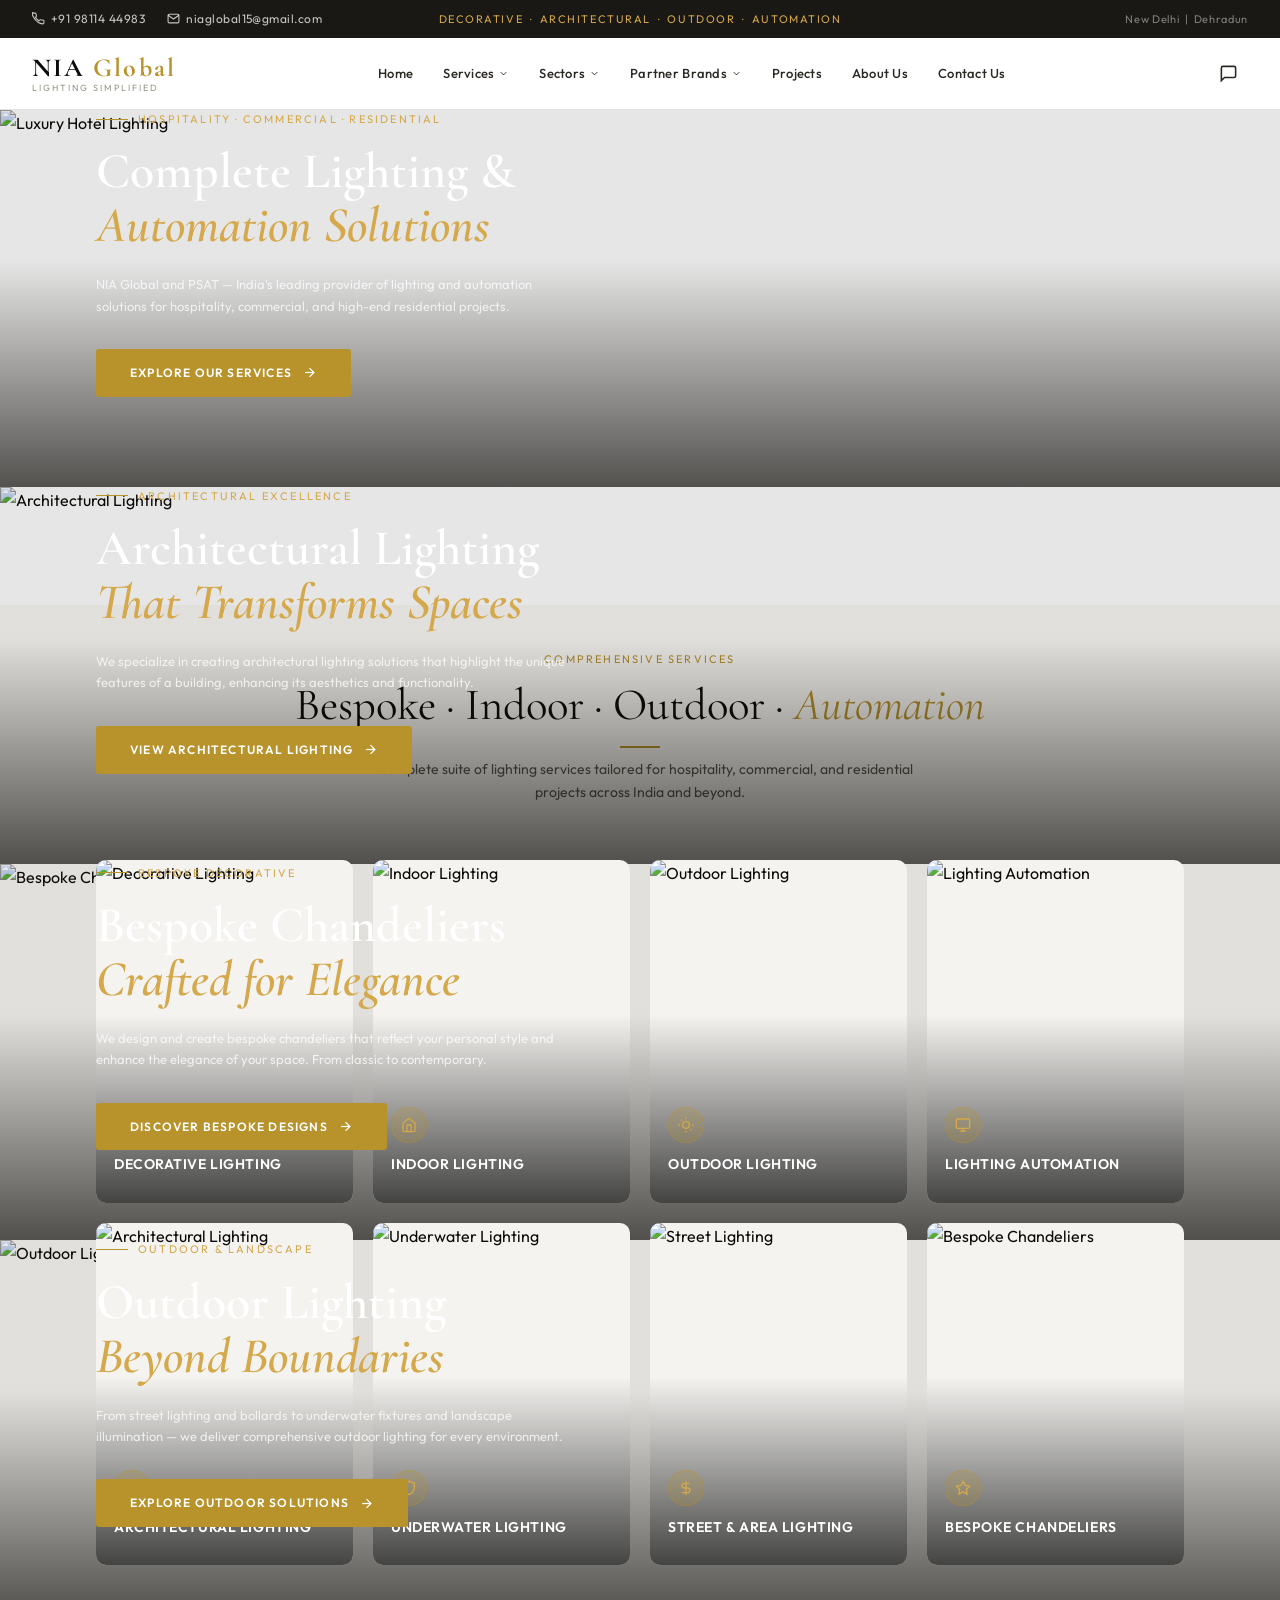
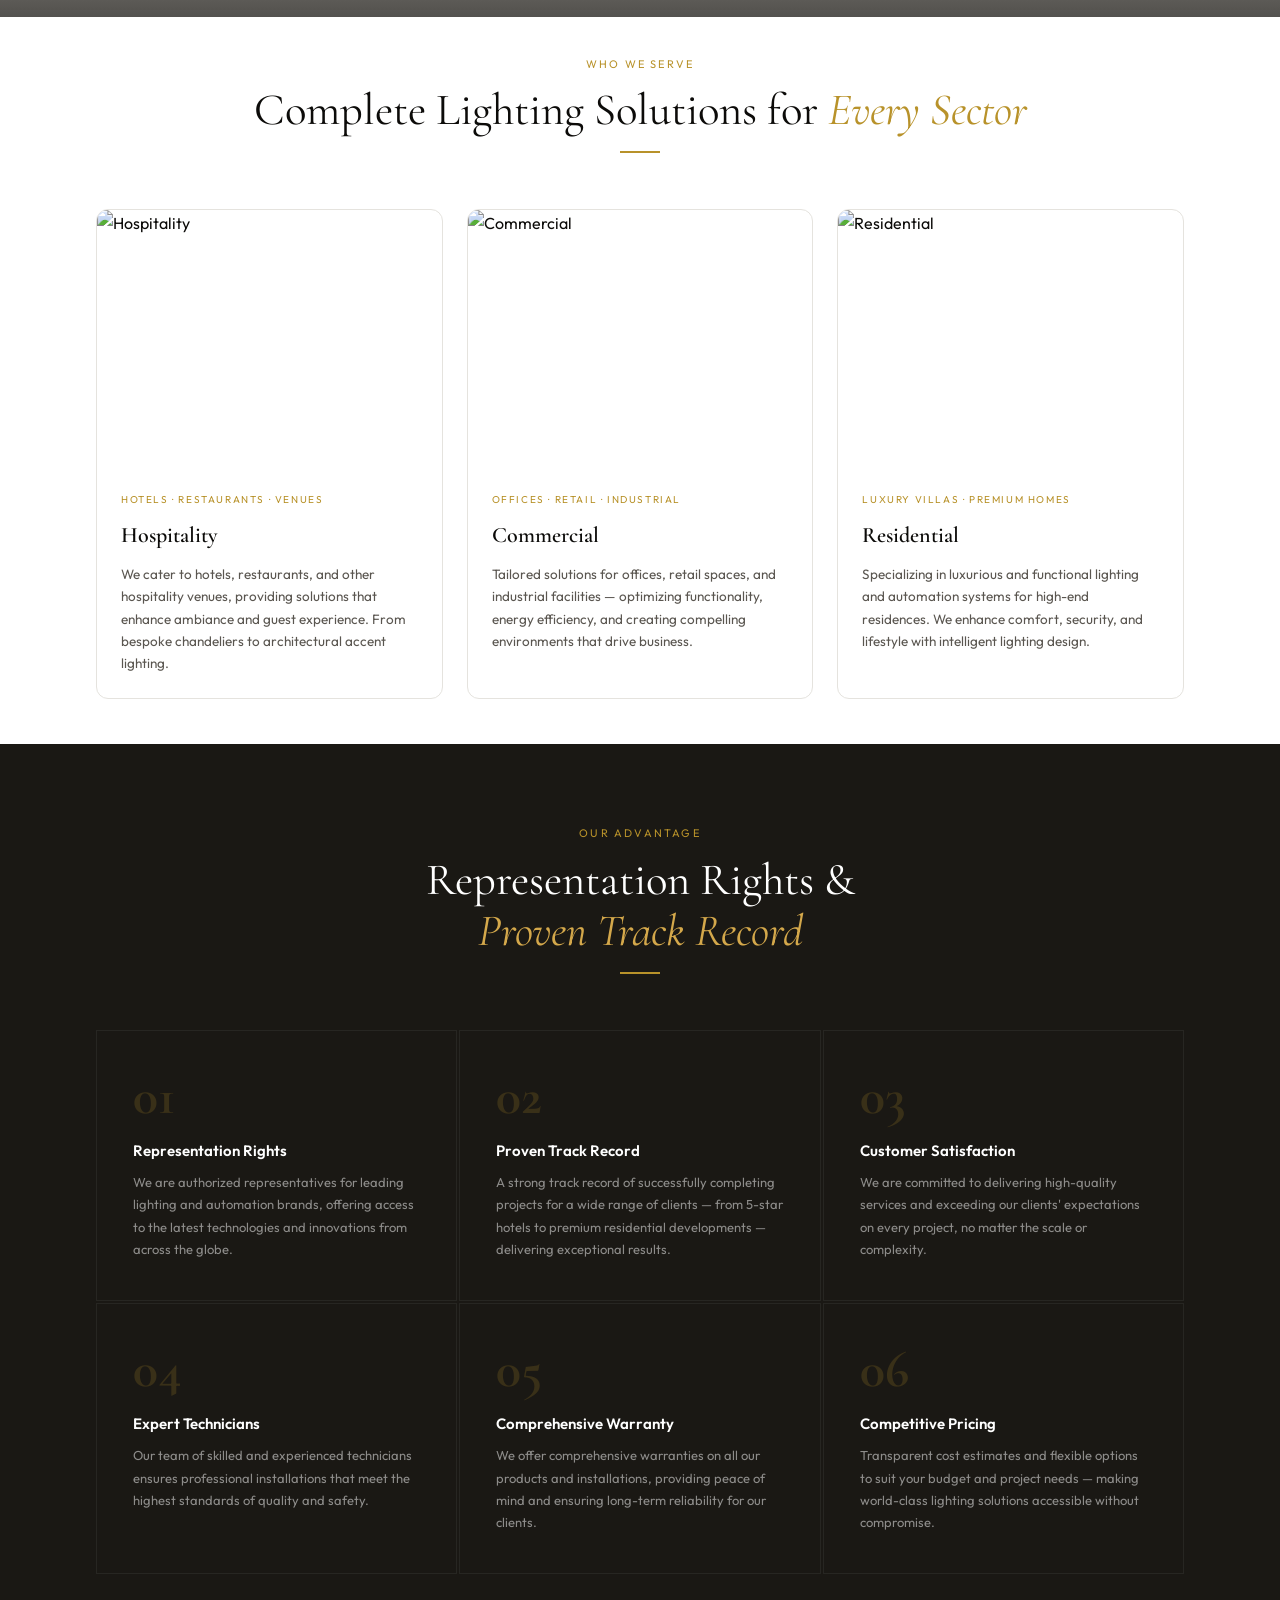
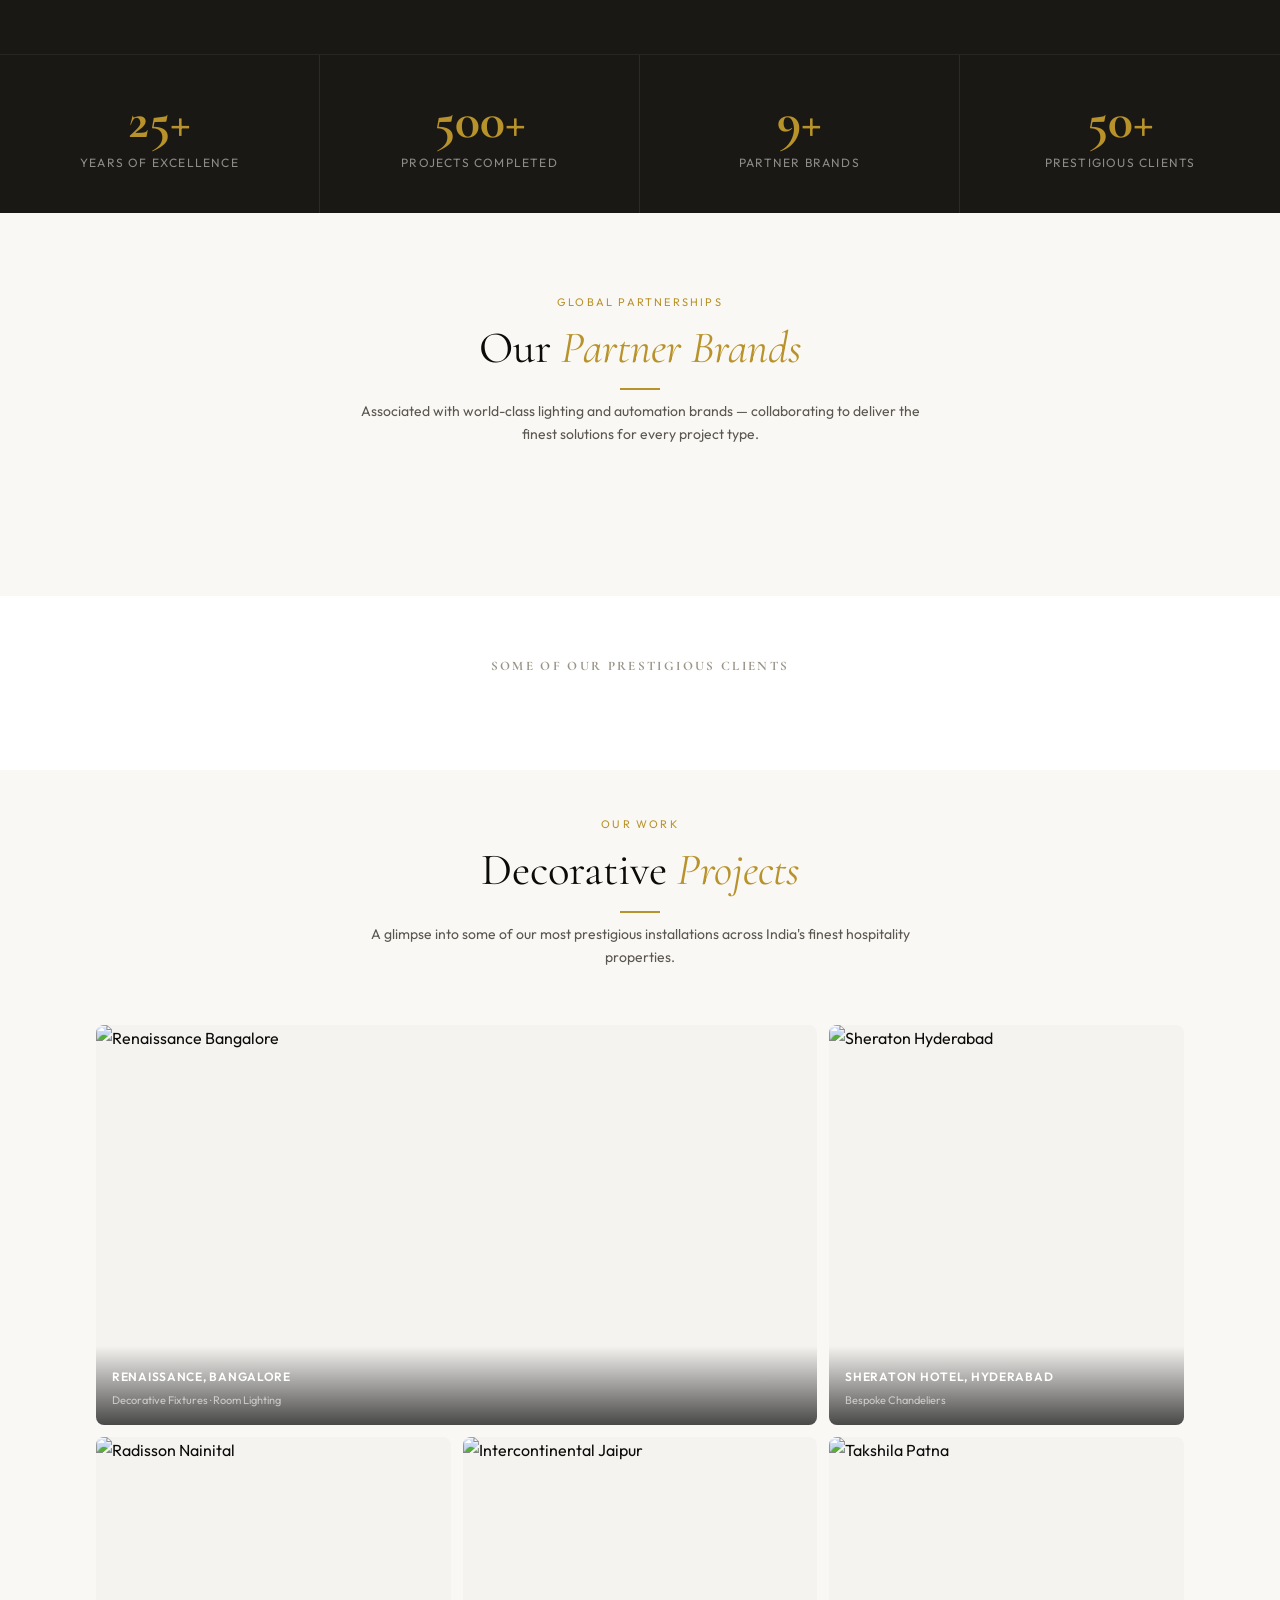
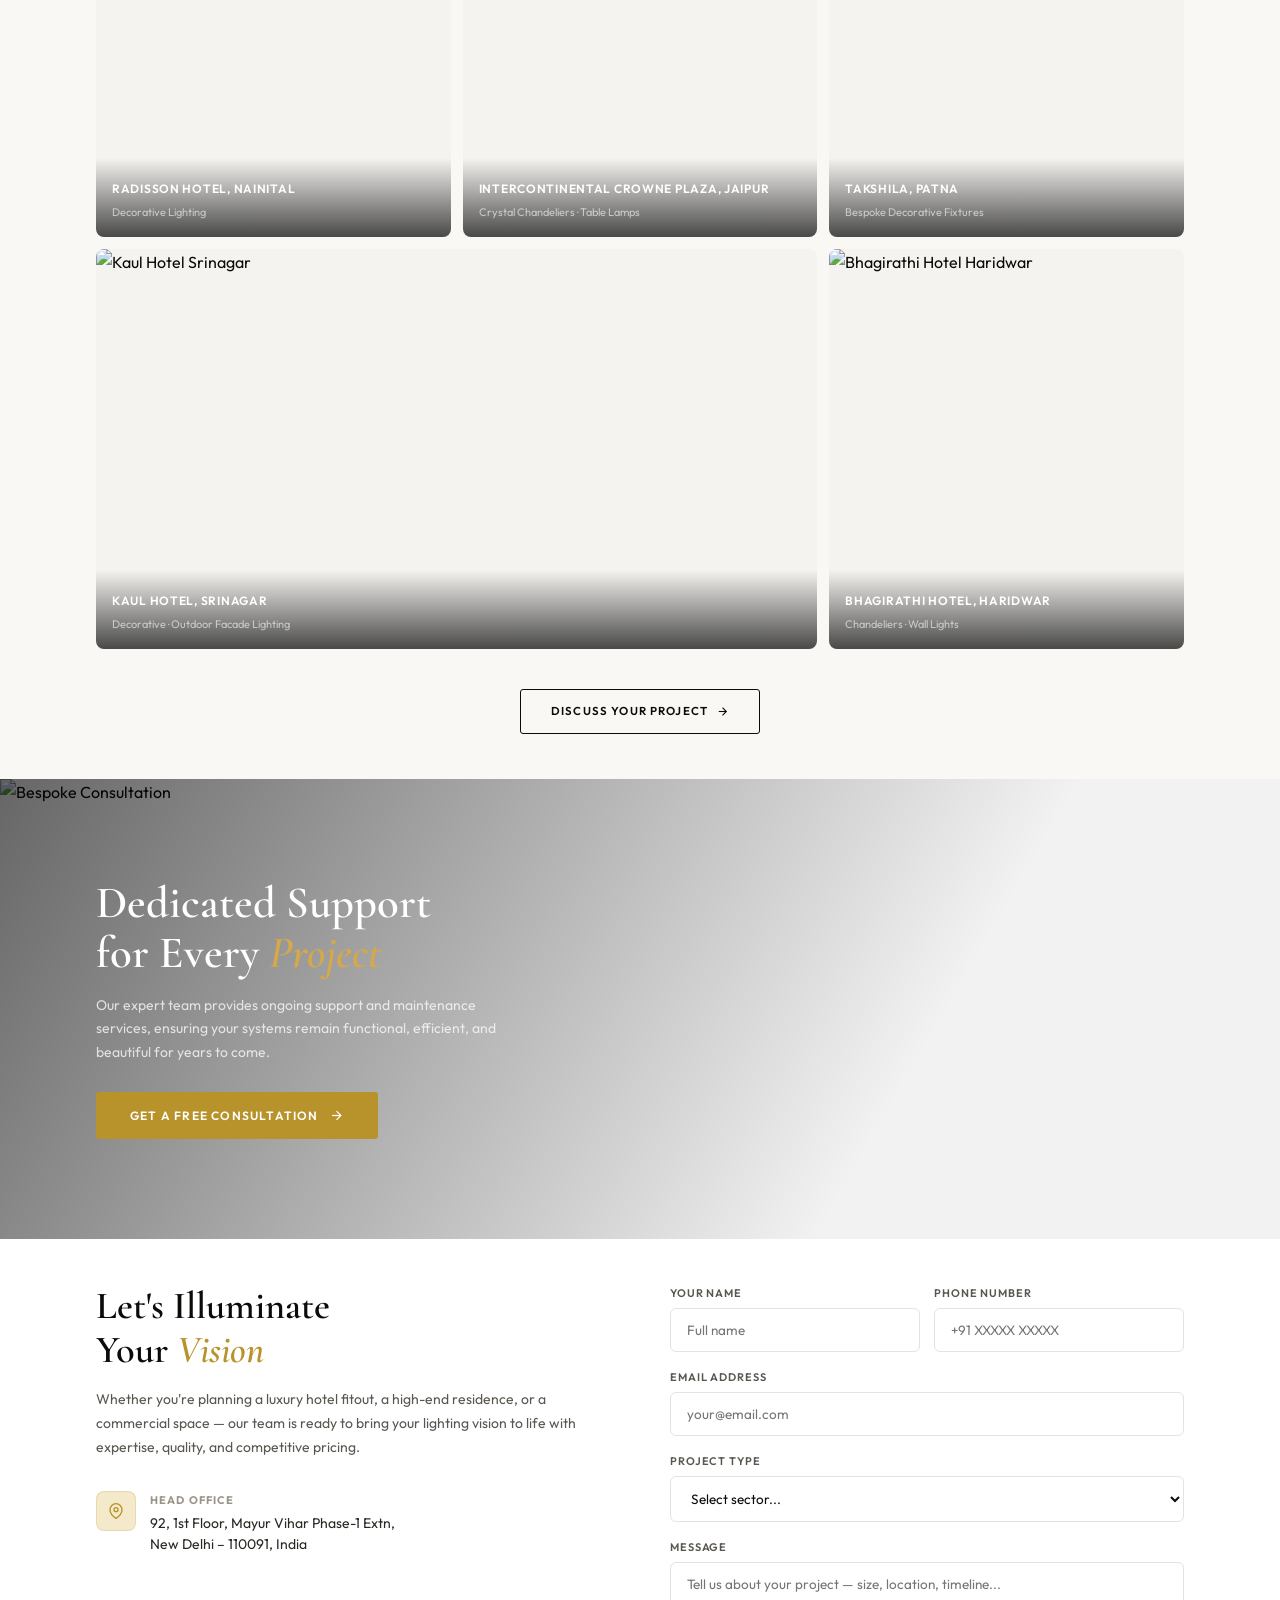
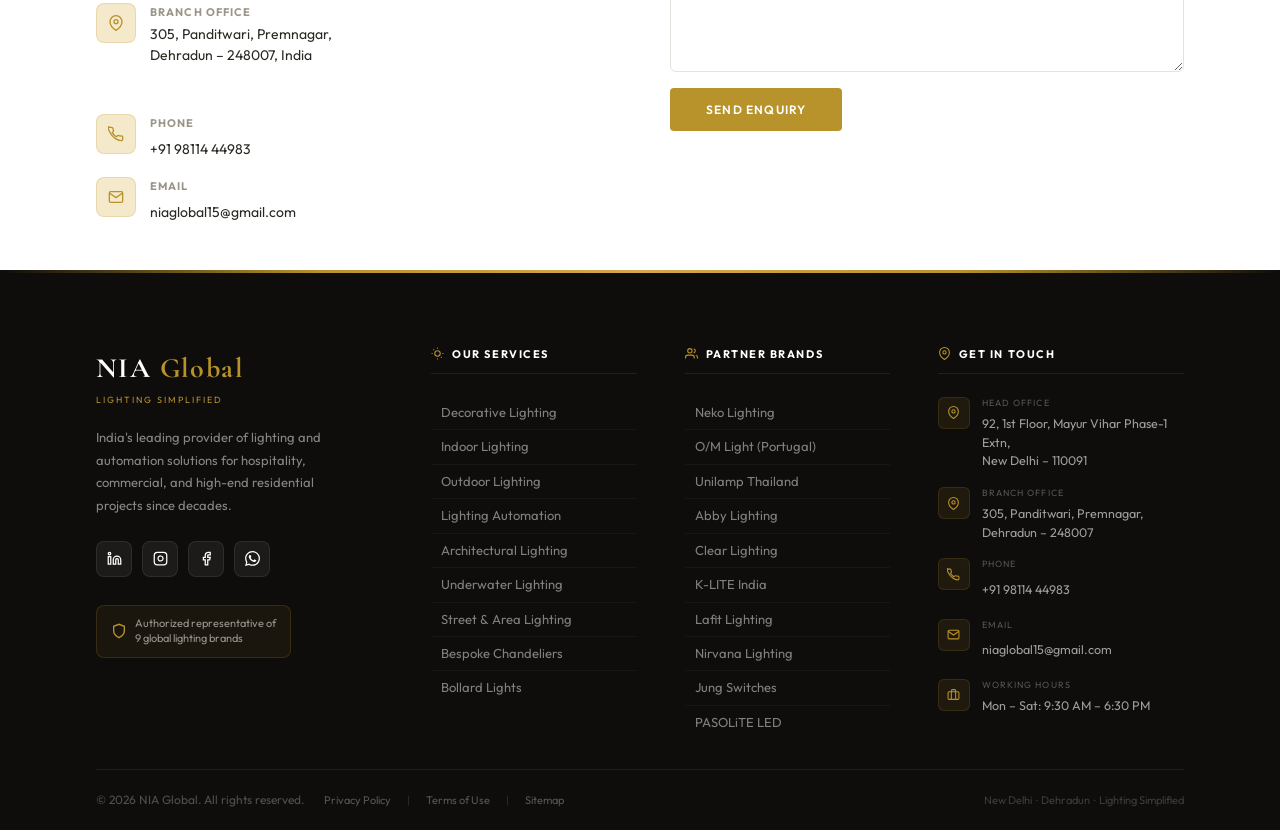
==== commit f58fa3d7: "add about and contact pages with matching design" ====
--- a/index.html
+++ b/index.html
@@ -113,7 +113,8 @@
       </li>
 
       <li class="nav-item"><a href="#projects" class="nav-link">Projects</a></li>
-      <li class="nav-item"><a href="#contact" class="nav-link">Contact Us</a></li>
+      <li class="nav-item"><a href="about.html" class="nav-link">About Us</a></li>
+      <li class="nav-item"><a href="contact.html" class="nav-link">Contact Us</a></li>
     </ul>
 
     <div style="display:flex;align-items:center;gap:4px">
@@ -159,7 +160,8 @@
         <a href="#sectors">Residential</a>
         <a href="#partners">Partner Brands</a>
         <a href="#projects">Projects</a>
-        <a href="#contact">Contact Us</a>
+        <a href="about.html">About Us</a>
+        <a href="contact.html">Contact Us</a>
       </nav>
     </div>
   </div>
--- a/assets/style.css
+++ b/assets/style.css
@@ -1738,5 +1738,564 @@
     gap: 4px;
   }
 
-  
-}
+}
+
+/* ── NAV ACTIVE STATE ────────────────────────── */
+.nav-link.active {
+  color: var(--gold);
+}
+
+/* ── PAGE HERO ───────────────────────────────── */
+.page-hero {
+  position: relative;
+  height: 420px;
+  display: flex;
+  align-items: flex-end;
+  padding-bottom: 60px;
+  overflow: hidden;
+}
+
+.page-hero img {
+  position: absolute;
+  inset: 0;
+  width: 100%;
+  height: 100%;
+  object-fit: cover;
+}
+
+.page-hero-overlay {
+  position: absolute;
+  inset: 0;
+  background: linear-gradient(
+    to top,
+    rgba(10, 8, 4, 0.75) 0%,
+    rgba(10, 8, 4, 0.15) 60%
+  );
+}
+
+.page-hero-content {
+  position: relative;
+  z-index: 2;
+  padding: 0 96px;
+  max-width: 680px;
+}
+
+/* ── ABOUT STORY GRID ────────────────────────── */
+.about-story-grid {
+  display: grid;
+  grid-template-columns: 1fr 1fr;
+  gap: 60px;
+  align-items: center;
+}
+
+.about-story-img {
+  position: relative;
+  border-radius: 12px;
+  overflow: hidden;
+}
+
+.about-story-img img {
+  width: 100%;
+  height: 100%;
+  object-fit: cover;
+  aspect-ratio: 4/3;
+  border-radius: 12px;
+}
+
+.about-story-badge {
+  position: absolute;
+  bottom: 24px;
+  right: 24px;
+  background: var(--gold);
+  color: var(--white);
+  padding: 18px 24px;
+  border-radius: 10px;
+  text-align: center;
+  box-shadow: 0 12px 32px rgba(184, 146, 42, 0.35);
+}
+
+.about-story-badge-num {
+  font-family: var(--font-display);
+  font-size: 36px;
+  font-weight: 700;
+  line-height: 1;
+}
+
+.about-story-badge-text {
+  font-size: 10px;
+  letter-spacing: 0.1em;
+  text-transform: uppercase;
+  margin-top: 4px;
+  opacity: 0.9;
+}
+
+.about-story-text .eyebrow {
+  font-size: 11px;
+  letter-spacing: 0.2em;
+  text-transform: uppercase;
+  color: var(--gold);
+  margin-bottom: 12px;
+}
+
+.about-story-text h2 {
+  font-family: var(--font-display);
+  font-size: clamp(28px, 3vw, 42px);
+  font-weight: 600;
+  line-height: 1.15;
+  margin-bottom: 20px;
+}
+
+.about-story-text h2 em {
+  font-style: italic;
+  color: var(--gold);
+}
+
+.about-story-text p {
+  font-size: 14px;
+  color: var(--gray-600);
+  line-height: 1.75;
+  margin-top: 16px;
+}
+
+/* ── MISSION & VISION ────────────────────────── */
+.mv-grid {
+  display: grid;
+  grid-template-columns: 1fr 1fr;
+  gap: 24px;
+  max-width: 900px;
+  margin: 0 auto;
+}
+
+.mv-card {
+  padding: 40px 36px;
+  background: var(--white);
+  border: 1px solid var(--gray-200);
+  border-radius: 12px;
+  transition: box-shadow 0.3s, transform 0.3s;
+}
+
+.mv-card:hover {
+  box-shadow: 0 16px 48px rgba(0, 0, 0, 0.08);
+  transform: translateY(-4px);
+}
+
+.mv-icon {
+  width: 48px;
+  height: 48px;
+  border-radius: 12px;
+  background: var(--gold-pale);
+  border: 1px solid rgba(184, 146, 42, 0.2);
+  display: flex;
+  align-items: center;
+  justify-content: center;
+  margin-bottom: 20px;
+}
+
+.mv-icon svg {
+  width: 22px;
+  height: 22px;
+  color: var(--gold);
+}
+
+.mv-card h4 {
+  font-size: 18px;
+  font-weight: 600;
+  margin-bottom: 12px;
+}
+
+.mv-card p {
+  font-size: 14px;
+  color: var(--gray-600);
+  line-height: 1.7;
+}
+
+/* ── VALUES GRID ─────────────────────────────── */
+.values-grid {
+  display: grid;
+  grid-template-columns: repeat(3, 1fr);
+  gap: 20px;
+}
+
+.value-card {
+  padding: 32px 28px;
+  border: 1px solid var(--gray-200);
+  border-radius: 10px;
+  transition: box-shadow 0.3s, transform 0.3s;
+  background: var(--white);
+}
+
+.value-card:hover {
+  box-shadow: 0 12px 40px rgba(0, 0, 0, 0.08);
+  transform: translateY(-4px);
+}
+
+.value-num {
+  font-family: var(--font-display);
+  font-size: 40px;
+  font-weight: 700;
+  color: var(--gold);
+  opacity: 0.3;
+  line-height: 1;
+  margin-bottom: 12px;
+}
+
+.value-card h4 {
+  font-size: 15px;
+  font-weight: 600;
+  margin-bottom: 8px;
+}
+
+.value-card p {
+  font-size: 13px;
+  color: var(--gray-600);
+  line-height: 1.7;
+}
+
+/* ── OFFER GRID ──────────────────────────────── */
+.offer-grid {
+  display: grid;
+  grid-template-columns: repeat(3, 1fr);
+  gap: 20px;
+}
+
+.offer-card {
+  padding: 32px 28px;
+  background: var(--white);
+  border: 1px solid var(--gray-200);
+  border-radius: 10px;
+  text-align: center;
+  transition: box-shadow 0.3s, transform 0.3s;
+}
+
+.offer-card:hover {
+  box-shadow: 0 12px 40px rgba(0, 0, 0, 0.08);
+  transform: translateY(-4px);
+}
+
+.offer-icon {
+  width: 52px;
+  height: 52px;
+  border-radius: 12px;
+  background: var(--gold-pale);
+  border: 1px solid rgba(184, 146, 42, 0.2);
+  display: flex;
+  align-items: center;
+  justify-content: center;
+  margin: 0 auto 16px;
+}
+
+.offer-icon svg {
+  width: 22px;
+  height: 22px;
+  color: var(--gold);
+}
+
+.offer-card h4 {
+  font-size: 15px;
+  font-weight: 600;
+  margin-bottom: 8px;
+}
+
+.offer-card p {
+  font-size: 13px;
+  color: var(--gray-600);
+  line-height: 1.65;
+}
+
+/* ── QUICK CONTACT CARDS ─────────────────────── */
+.quick-contact-grid {
+  display: grid;
+  grid-template-columns: repeat(3, 1fr);
+  gap: 20px;
+}
+
+.qc-card {
+  padding: 36px 28px;
+  background: var(--cream);
+  border: 1px solid var(--gray-200);
+  border-radius: 12px;
+  text-align: center;
+  transition: box-shadow 0.3s, transform 0.3s;
+}
+
+.qc-card:hover {
+  box-shadow: 0 12px 40px rgba(0, 0, 0, 0.08);
+  transform: translateY(-4px);
+}
+
+.qc-icon {
+  width: 52px;
+  height: 52px;
+  border-radius: 50%;
+  background: var(--gold);
+  display: flex;
+  align-items: center;
+  justify-content: center;
+  margin: 0 auto 16px;
+}
+
+.qc-icon svg {
+  width: 22px;
+  height: 22px;
+  color: var(--white);
+}
+
+.qc-card h4 {
+  font-size: 11px;
+  letter-spacing: 0.14em;
+  text-transform: uppercase;
+  color: var(--gray-400);
+  margin-bottom: 8px;
+}
+
+.qc-card a {
+  display: block;
+  font-size: 16px;
+  font-weight: 600;
+  color: var(--black);
+  margin-bottom: 6px;
+  transition: color 0.2s;
+}
+
+.qc-card a:hover {
+  color: var(--gold);
+}
+
+.qc-card p {
+  font-size: 12px;
+  color: var(--gray-400);
+}
+
+/* ── CONTACT FORM WRAP ───────────────────────── */
+.contact-form-wrap {
+  background: var(--white);
+  border: 1px solid var(--gray-200);
+  border-radius: 12px;
+  padding: 40px;
+}
+
+.contact-full-grid {
+  display: grid;
+  grid-template-columns: 1.1fr 1fr;
+  gap: 48px;
+  align-items: start;
+}
+
+/* ── OFFICE CARDS ────────────────────────────── */
+.contact-side .section-header {
+  margin-bottom: 24px;
+}
+
+.office-card {
+  background: var(--white);
+  border: 1px solid var(--gray-200);
+  border-radius: 10px;
+  padding: 24px;
+  margin-bottom: 16px;
+}
+
+.office-label {
+  font-size: 10px;
+  letter-spacing: 0.14em;
+  text-transform: uppercase;
+  color: var(--gold);
+  font-weight: 600;
+  margin-bottom: 14px;
+}
+
+.office-address {
+  display: flex;
+  gap: 14px;
+  align-items: flex-start;
+}
+
+.office-address p {
+  font-size: 14px;
+  color: var(--gray-800);
+  line-height: 1.6;
+}
+
+.office-hours {
+  display: flex;
+  flex-direction: column;
+  gap: 10px;
+}
+
+.office-hours-row {
+  display: flex;
+  justify-content: space-between;
+  font-size: 13.5px;
+  color: var(--gray-800);
+  padding-bottom: 10px;
+  border-bottom: 1px solid var(--gray-100);
+}
+
+.office-hours-row:last-child {
+  border-bottom: none;
+  padding-bottom: 0;
+}
+
+.office-hours-row.closed {
+  color: var(--gray-400);
+}
+
+/* ── MAP ─────────────────────────────────────── */
+.map-wrap {
+  border-radius: 10px;
+  overflow: hidden;
+  border: 1px solid var(--gray-200);
+}
+
+.map-wrap iframe {
+  display: block;
+  width: 100%;
+}
+
+/* ── FAQ SECTION ─────────────────────────────── */
+.faq-grid {
+  max-width: 800px;
+  margin: 0 auto;
+  display: flex;
+  flex-direction: column;
+  gap: 8px;
+}
+
+.faq-item {
+  border: 1px solid var(--gray-200);
+  border-radius: 10px;
+  overflow: hidden;
+  background: var(--white);
+  transition: box-shadow 0.3s;
+}
+
+.faq-item:hover {
+  box-shadow: 0 4px 20px rgba(0, 0, 0, 0.06);
+}
+
+.faq-q {
+  display: flex;
+  justify-content: space-between;
+  align-items: center;
+  padding: 18px 24px;
+  cursor: pointer;
+  gap: 16px;
+}
+
+.faq-q span {
+  font-size: 14px;
+  font-weight: 600;
+  color: var(--gray-800);
+}
+
+.faq-q svg {
+  width: 16px;
+  height: 16px;
+  color: var(--gold);
+  flex-shrink: 0;
+  transition: transform 0.3s;
+}
+
+.faq-item.open .faq-q svg {
+  transform: rotate(180deg);
+}
+
+.faq-a {
+  max-height: 0;
+  overflow: hidden;
+  transition: max-height 0.35s var(--ease);
+}
+
+.faq-item.open .faq-a {
+  max-height: 300px;
+}
+
+.faq-a p {
+  padding: 0 24px 20px;
+  font-size: 13.5px;
+  color: var(--gray-600);
+  line-height: 1.7;
+}
+
+/* ── RESPONSIVE: PAGE-SPECIFIC ───────────────── */
+@media (max-width: 1200px) {
+  .page-hero-content {
+    padding: 0 48px;
+  }
+}
+
+@media (max-width: 900px) {
+  .page-hero {
+    height: 320px;
+    padding-bottom: 40px;
+  }
+
+  .page-hero-content {
+    padding: 0 24px;
+  }
+
+  .about-story-grid {
+    grid-template-columns: 1fr;
+    gap: 36px;
+  }
+
+  .mv-grid {
+    grid-template-columns: 1fr;
+  }
+
+  .values-grid {
+    grid-template-columns: 1fr 1fr;
+  }
+
+  .offer-grid {
+    grid-template-columns: 1fr 1fr;
+  }
+
+  .quick-contact-grid {
+    grid-template-columns: 1fr;
+  }
+
+  .contact-full-grid {
+    grid-template-columns: 1fr;
+  }
+
+  .contact-form-wrap {
+    padding: 28px;
+  }
+}
+
+@media (max-width: 600px) {
+  .page-hero {
+    height: 280px;
+    padding-bottom: 32px;
+  }
+
+  .values-grid {
+    grid-template-columns: 1fr;
+  }
+
+  .offer-grid {
+    grid-template-columns: 1fr;
+  }
+
+  .about-story-badge {
+    bottom: 16px;
+    right: 16px;
+    padding: 14px 18px;
+  }
+
+  .about-story-badge-num {
+    font-size: 28px;
+  }
+
+  .contact-form-wrap {
+    padding: 20px;
+  }
+
+  .faq-q {
+    padding: 14px 18px;
+  }
+
+  .faq-a p {
+    padding: 0 18px 16px;
+  }
+}
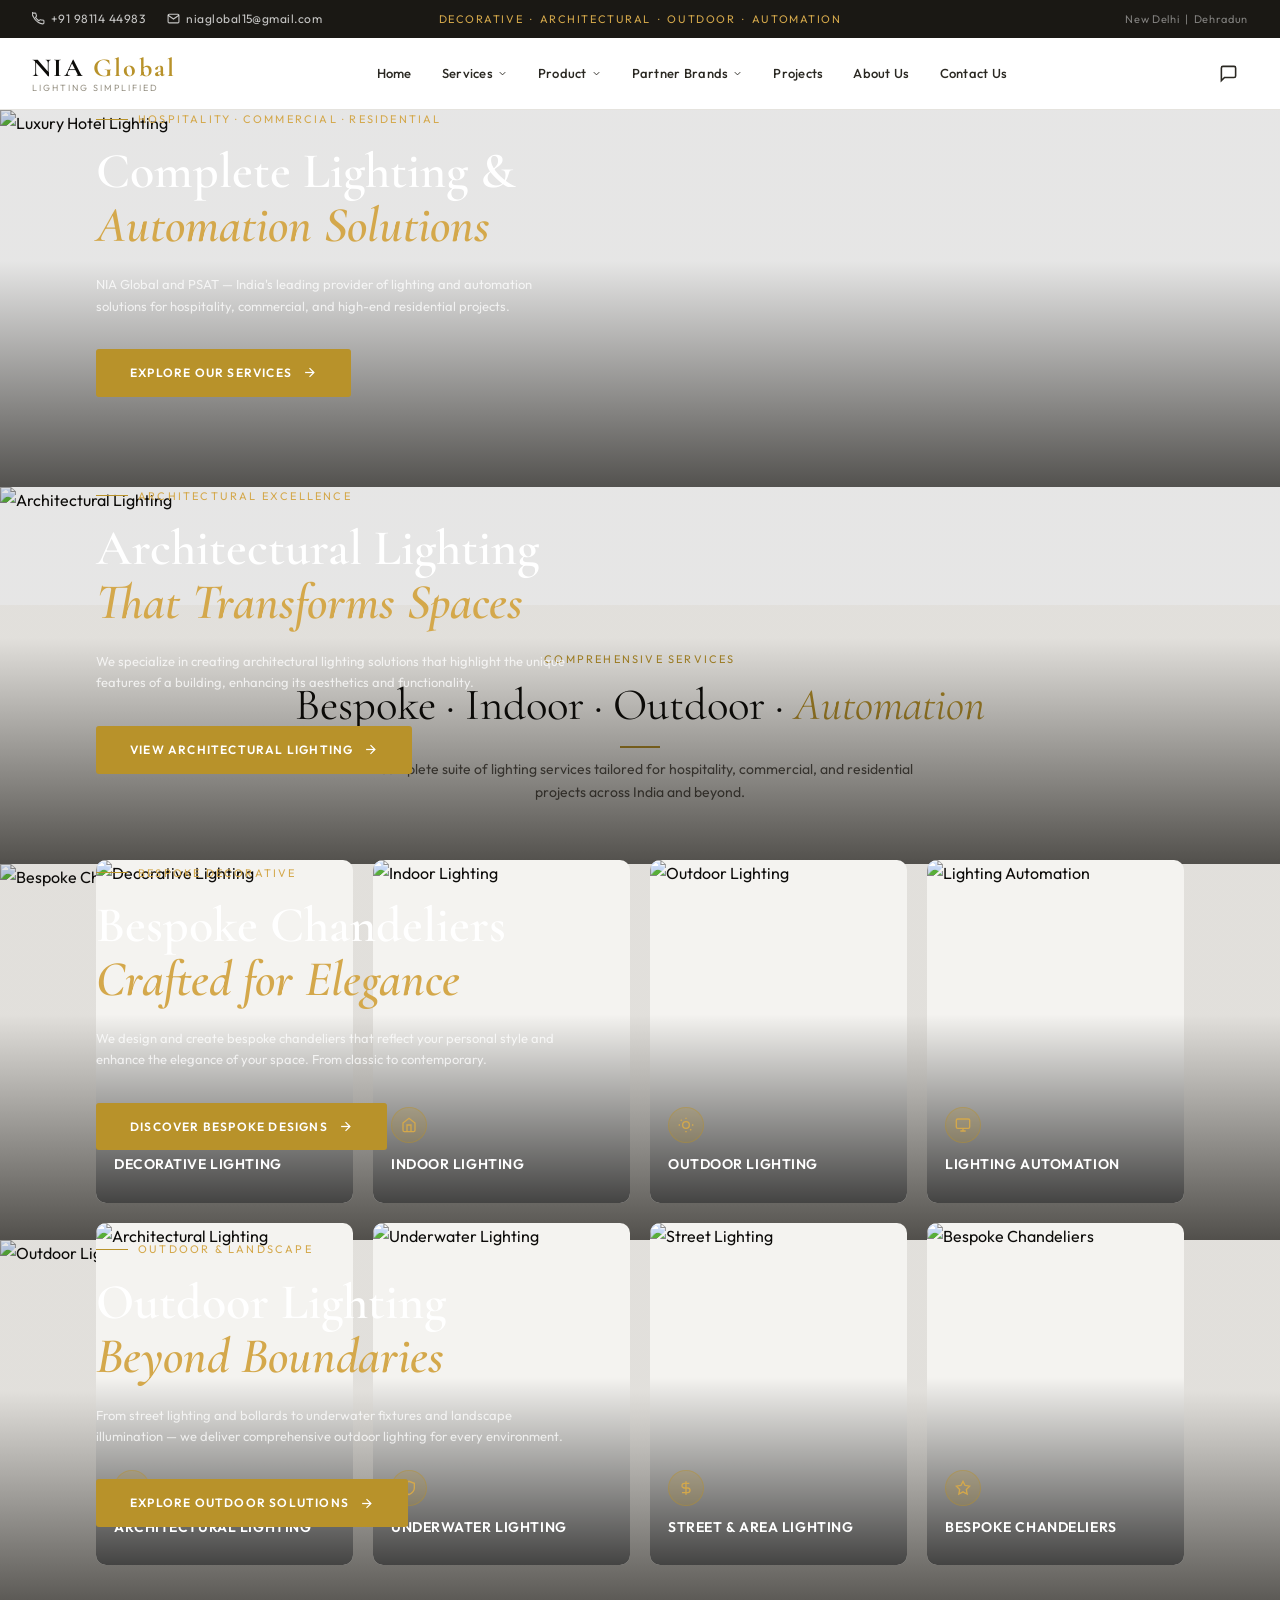
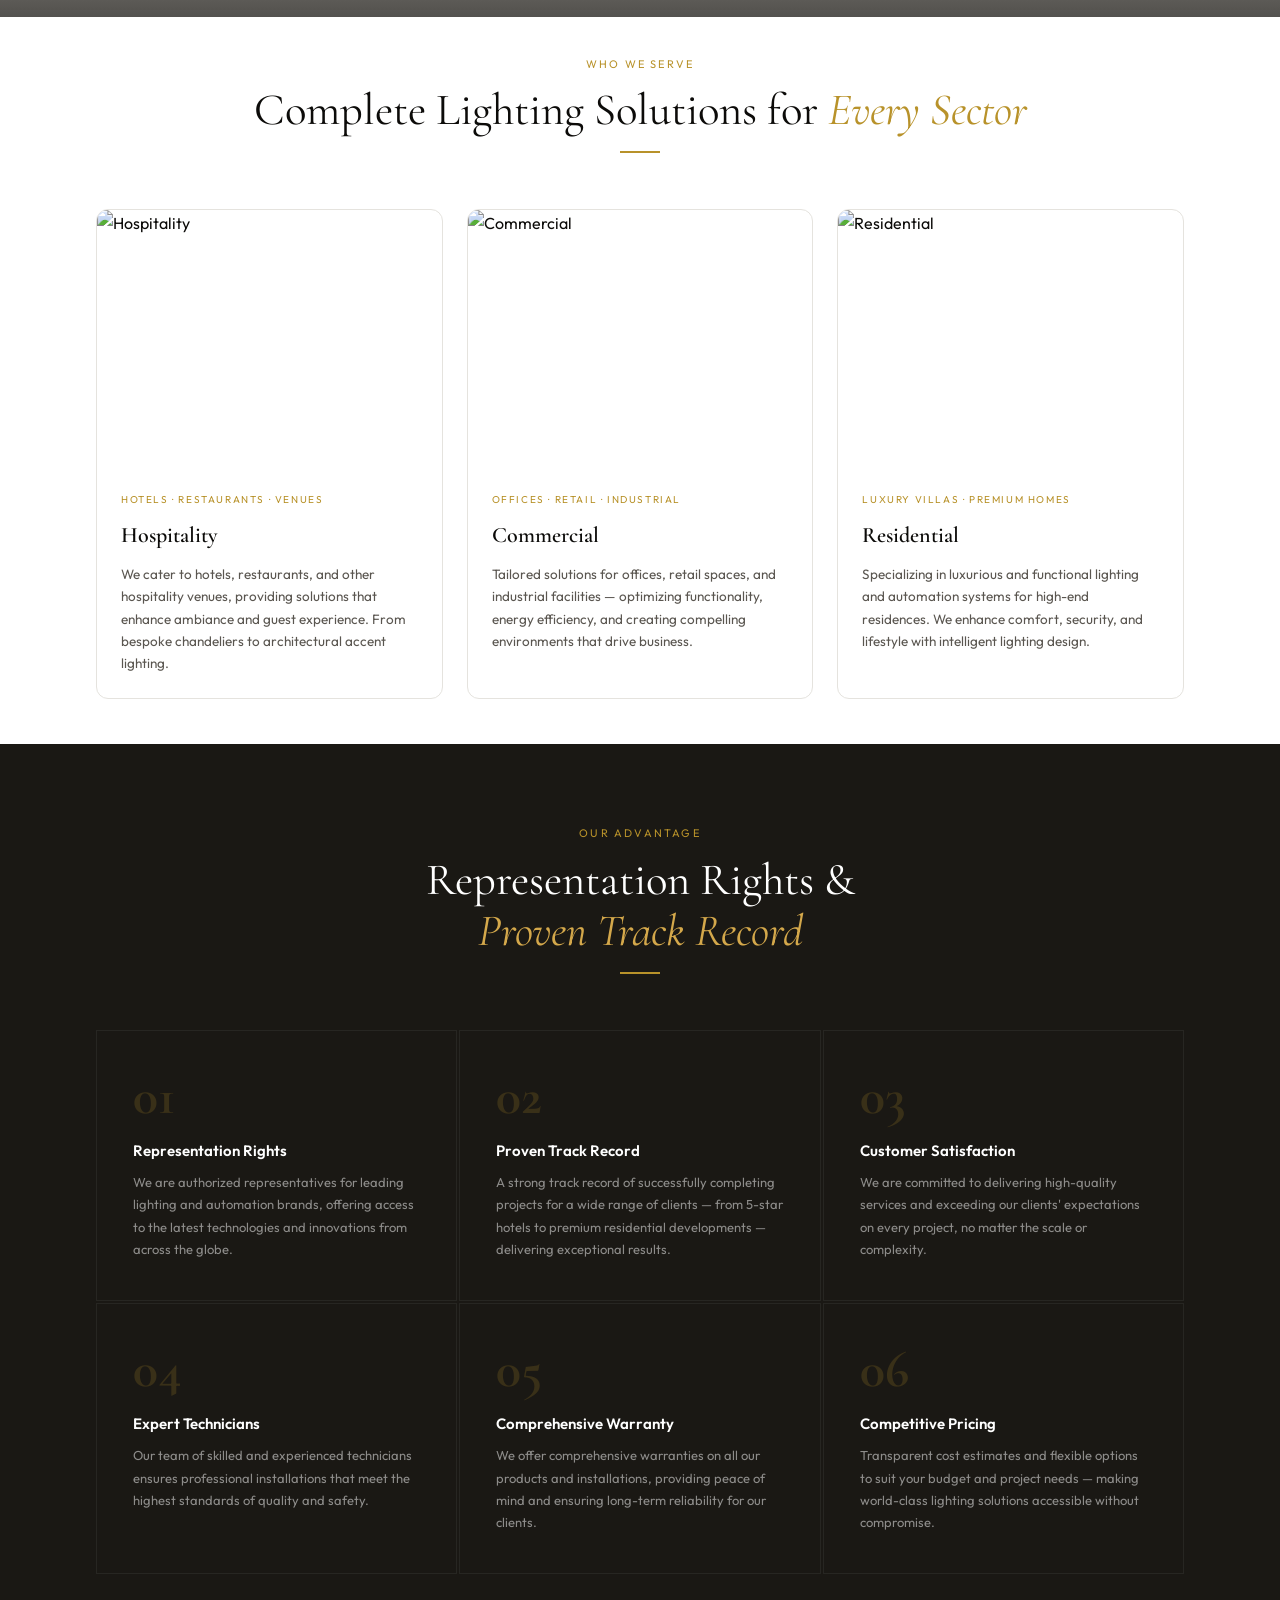
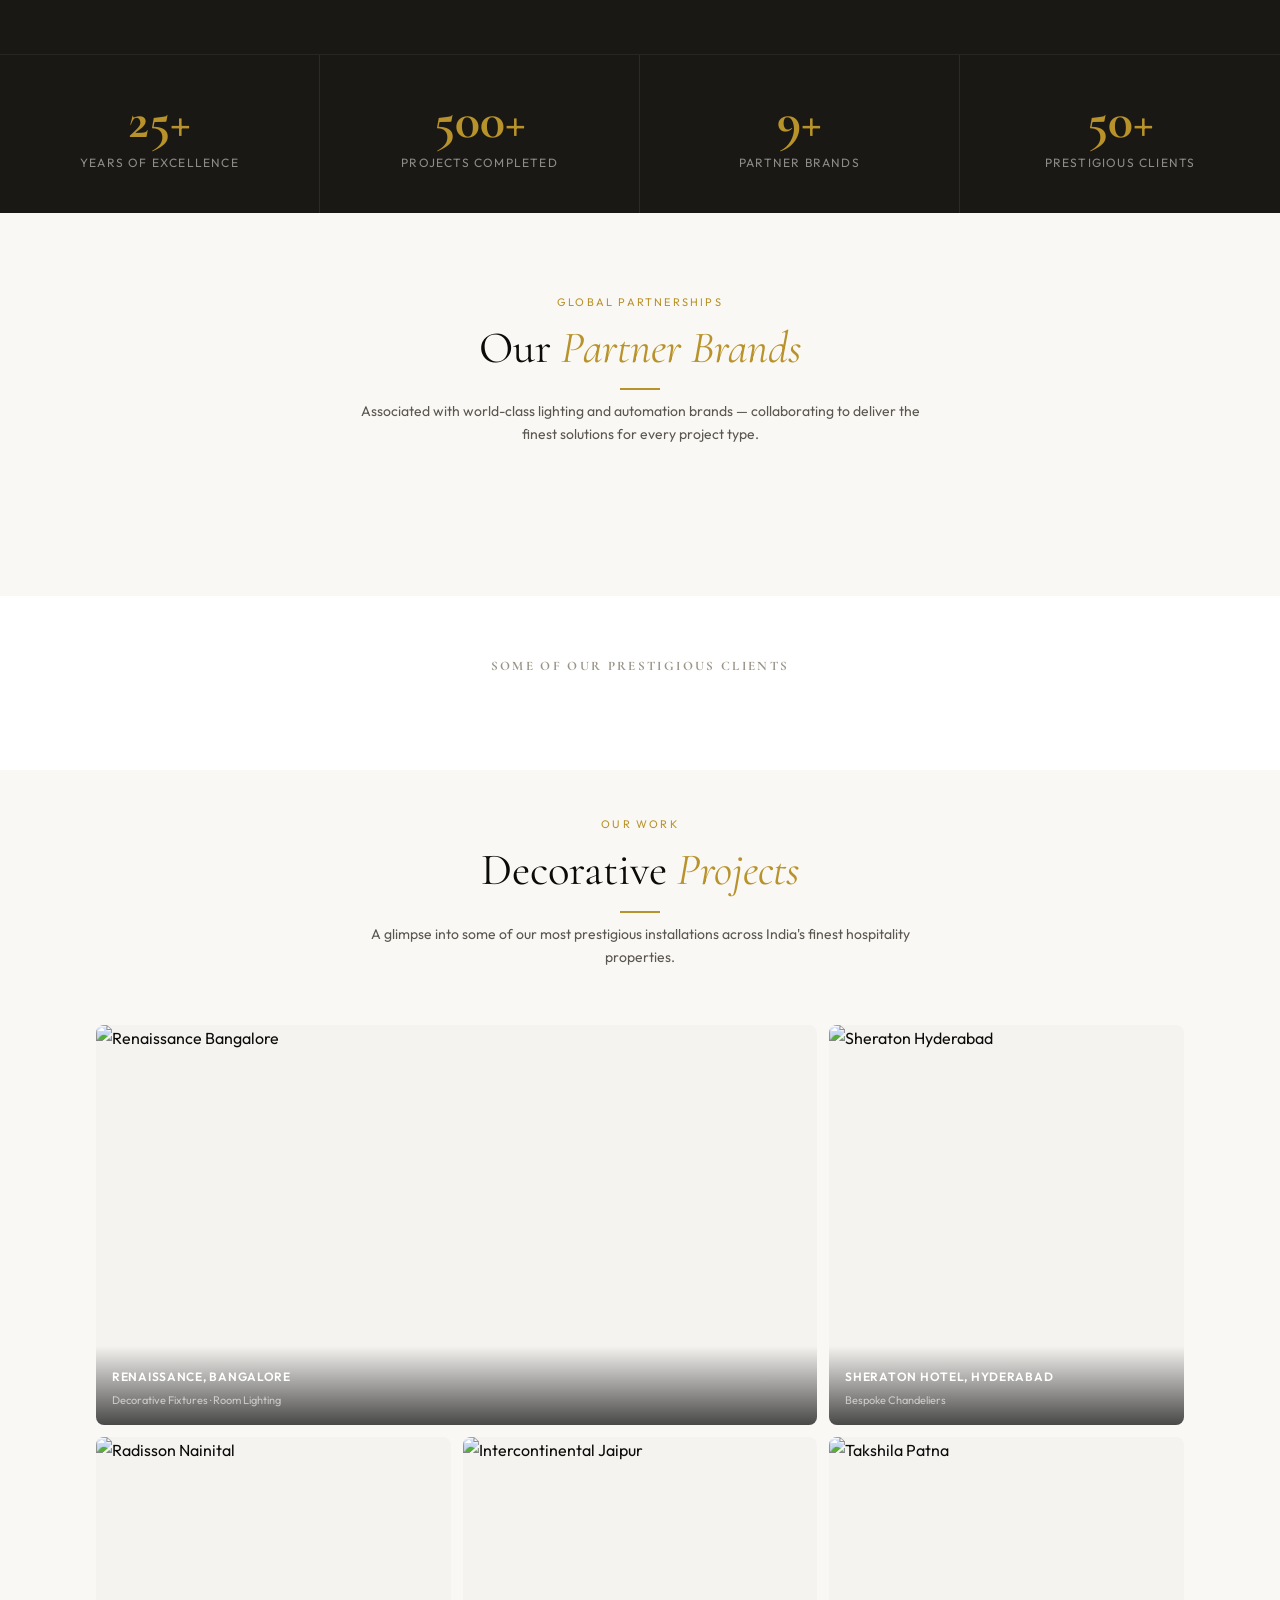
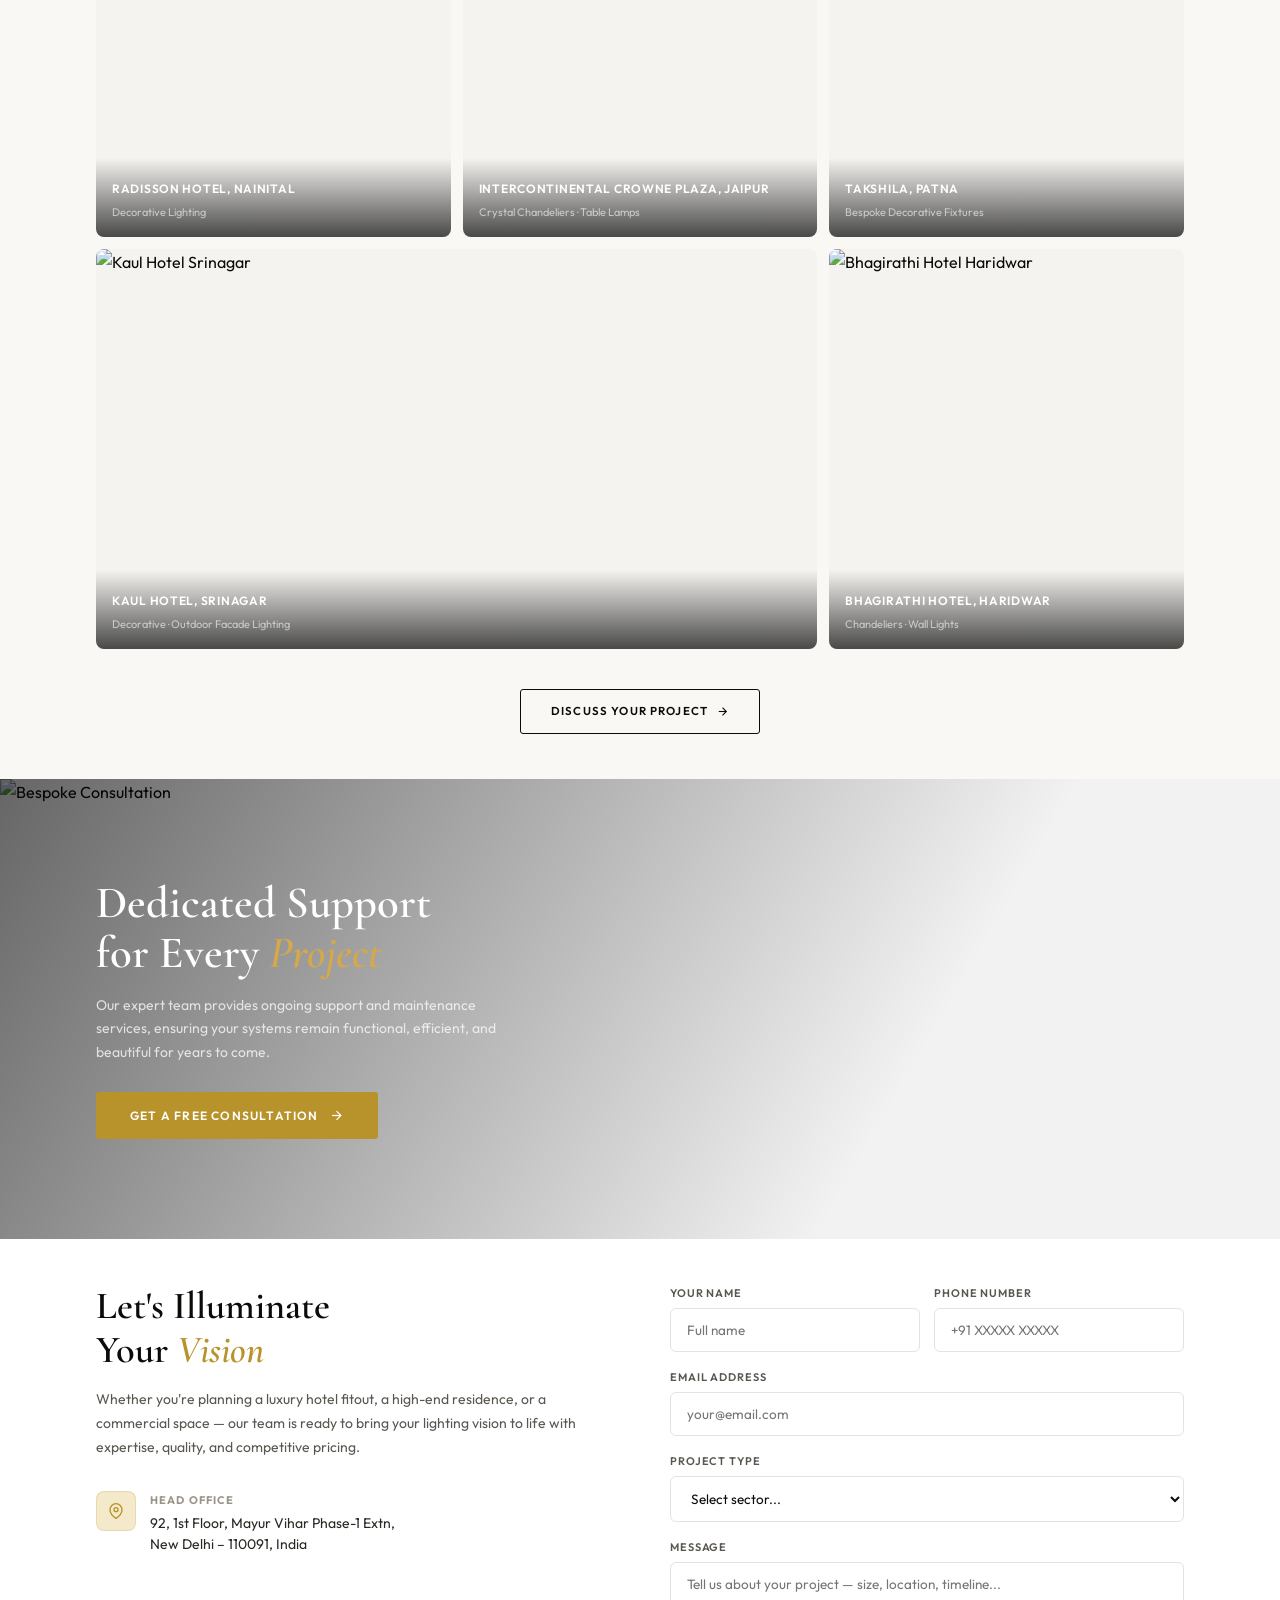
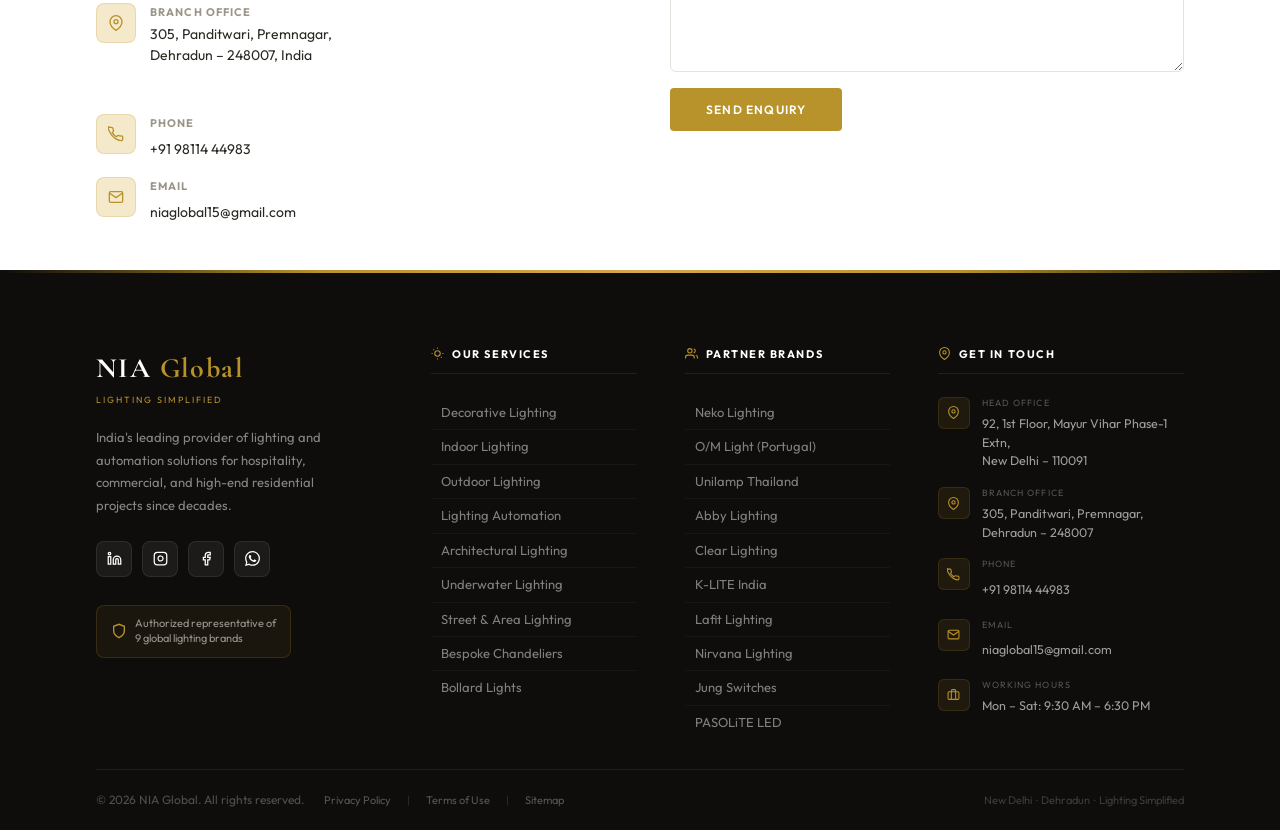
==== commit 2da66a92: "rename Sectors to Product across all pages" ====
--- a/index.html
+++ b/index.html
@@ -63,7 +63,7 @@
       </li>
 
       <li class="nav-item">
-        <span class="nav-link">Sectors <svg viewBox="0 0 24 24" fill="none" stroke="currentColor" stroke-width="2">
+        <span class="nav-link">Product <svg viewBox="0 0 24 24" fill="none" stroke="currentColor" stroke-width="2">
             <polyline points="6 9 12 15 18 9" />
           </svg></span>
         <ul class="dropdown">
@@ -148,17 +148,62 @@
           </svg></button>
       </div>
       <nav class="mob-nav">
-        <a href="#">Home</a>
-        <a href="#services">Decorative Lighting</a>
-        <a href="#services">Indoor Lighting</a>
-        <a href="#services">Outdoor Lighting</a>
-        <a href="#services">Lighting Automation</a>
-        <a href="#services">Architectural Lighting</a>
-        <a href="#services">Underwater Lighting</a>
-        <a href="#sectors">Hospitality</a>
-        <a href="#sectors">Commercial</a>
-        <a href="#sectors">Residential</a>
-        <a href="#partners">Partner Brands</a>
+        <a href="index.html">Home</a>
+
+        <div class="mob-dropdown">
+          <button class="mob-drop-btn" onclick="this.parentElement.classList.toggle('open')">
+            <span>Services</span>
+            <svg viewBox="0 0 24 24" fill="none" stroke="currentColor" stroke-width="2">
+              <polyline points="6 9 12 15 18 9" />
+            </svg>
+          </button>
+          <div class="mob-drop-list">
+            <a href="#services">Decorative Lighting</a>
+            <a href="#services">Indoor Lighting</a>
+            <a href="#services">Outdoor Lighting</a>
+            <a href="#services">Lighting Automation</a>
+            <a href="#services">Architectural Lighting</a>
+            <a href="#services">Underwater Lighting</a>
+            <a href="#services">Street & Area Lighting</a>
+            <a href="#services">Bespoke Chandeliers</a>
+          </div>
+        </div>
+
+        <div class="mob-dropdown">
+          <button class="mob-drop-btn" onclick="this.parentElement.classList.toggle('open')">
+            <span>Product</span>
+            <svg viewBox="0 0 24 24" fill="none" stroke="currentColor" stroke-width="2">
+              <polyline points="6 9 12 15 18 9" />
+            </svg>
+          </button>
+          <div class="mob-drop-list">
+            <a href="#sectors">Hospitality</a>
+            <a href="#sectors">Commercial</a>
+            <a href="#sectors">Residential</a>
+          </div>
+        </div>
+
+        <div class="mob-dropdown">
+          <button class="mob-drop-btn" onclick="this.parentElement.classList.toggle('open')">
+            <span>Partner Brands</span>
+            <svg viewBox="0 0 24 24" fill="none" stroke="currentColor" stroke-width="2">
+              <polyline points="6 9 12 15 18 9" />
+            </svg>
+          </button>
+          <div class="mob-drop-list">
+            <a href="#partners">Neko Lighting</a>
+            <a href="#partners">O/M Light</a>
+            <a href="#partners">Unilamp Thailand</a>
+            <a href="#partners">Abby Lighting</a>
+            <a href="#partners">Clear Lighting</a>
+            <a href="#partners">K-LITE India</a>
+            <a href="#partners">Lafit Lighting</a>
+            <a href="#partners">Nirvana Lighting</a>
+            <a href="#partners">Jung Switches</a>
+            <a href="#partners">PASOLiTE LED</a>
+          </div>
+        </div>
+
         <a href="#projects">Projects</a>
         <a href="about.html">About Us</a>
         <a href="contact.html">Contact Us</a>
--- a/assets/style.css
+++ b/assets/style.css
@@ -1552,6 +1552,65 @@
   color: var(--gold);
 }
 
+/* Mobile Dropdowns */
+.mob-dropdown {
+  border-bottom: 1px solid var(--gray-100);
+}
+
+.mob-drop-btn {
+  display: flex;
+  align-items: center;
+  justify-content: space-between;
+  width: 100%;
+  padding: 13px 0;
+  font-size: 14px;
+  font-weight: 500;
+  color: var(--black);
+  cursor: pointer;
+  border: none;
+  background: none;
+  font-family: inherit;
+}
+
+.mob-drop-btn:hover {
+  color: var(--gold);
+}
+
+.mob-drop-btn svg {
+  width: 14px;
+  height: 14px;
+  color: var(--gray-400);
+  transition: transform 0.3s;
+}
+
+.mob-dropdown.open .mob-drop-btn svg {
+  transform: rotate(180deg);
+  color: var(--gold);
+}
+
+.mob-drop-list {
+  max-height: 0;
+  overflow: hidden;
+  transition: max-height 0.35s var(--ease);
+}
+
+.mob-dropdown.open .mob-drop-list {
+  max-height: 600px;
+}
+
+.mob-drop-list a {
+  display: block;
+  padding: 9px 0 9px 16px;
+  font-size: 13px;
+  font-weight: 400;
+  color: var(--gray-600);
+  border-bottom: none;
+}
+
+.mob-drop-list a:hover {
+  color: var(--gold);
+}
+
 /* ── BTN OUTLINE ─────────────────────────────── */
 .btn-outline {
   display: inline-flex;
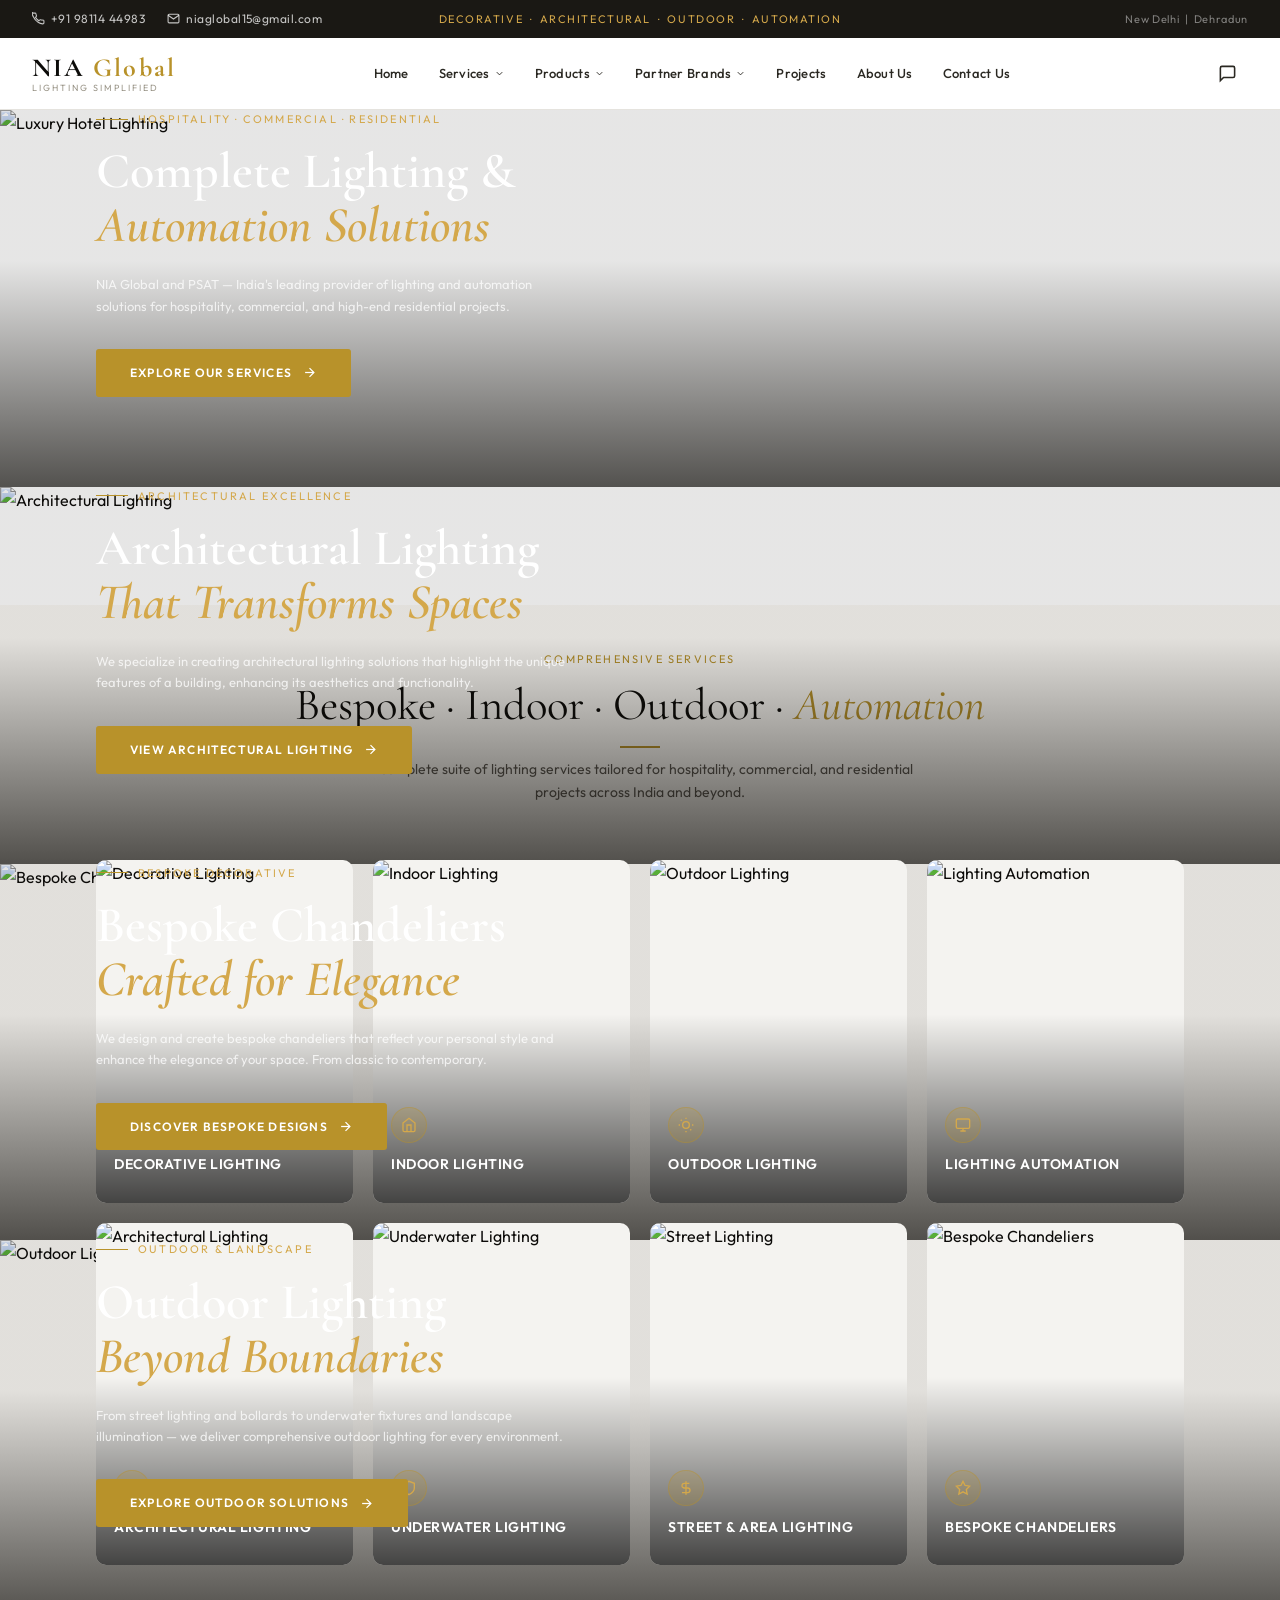
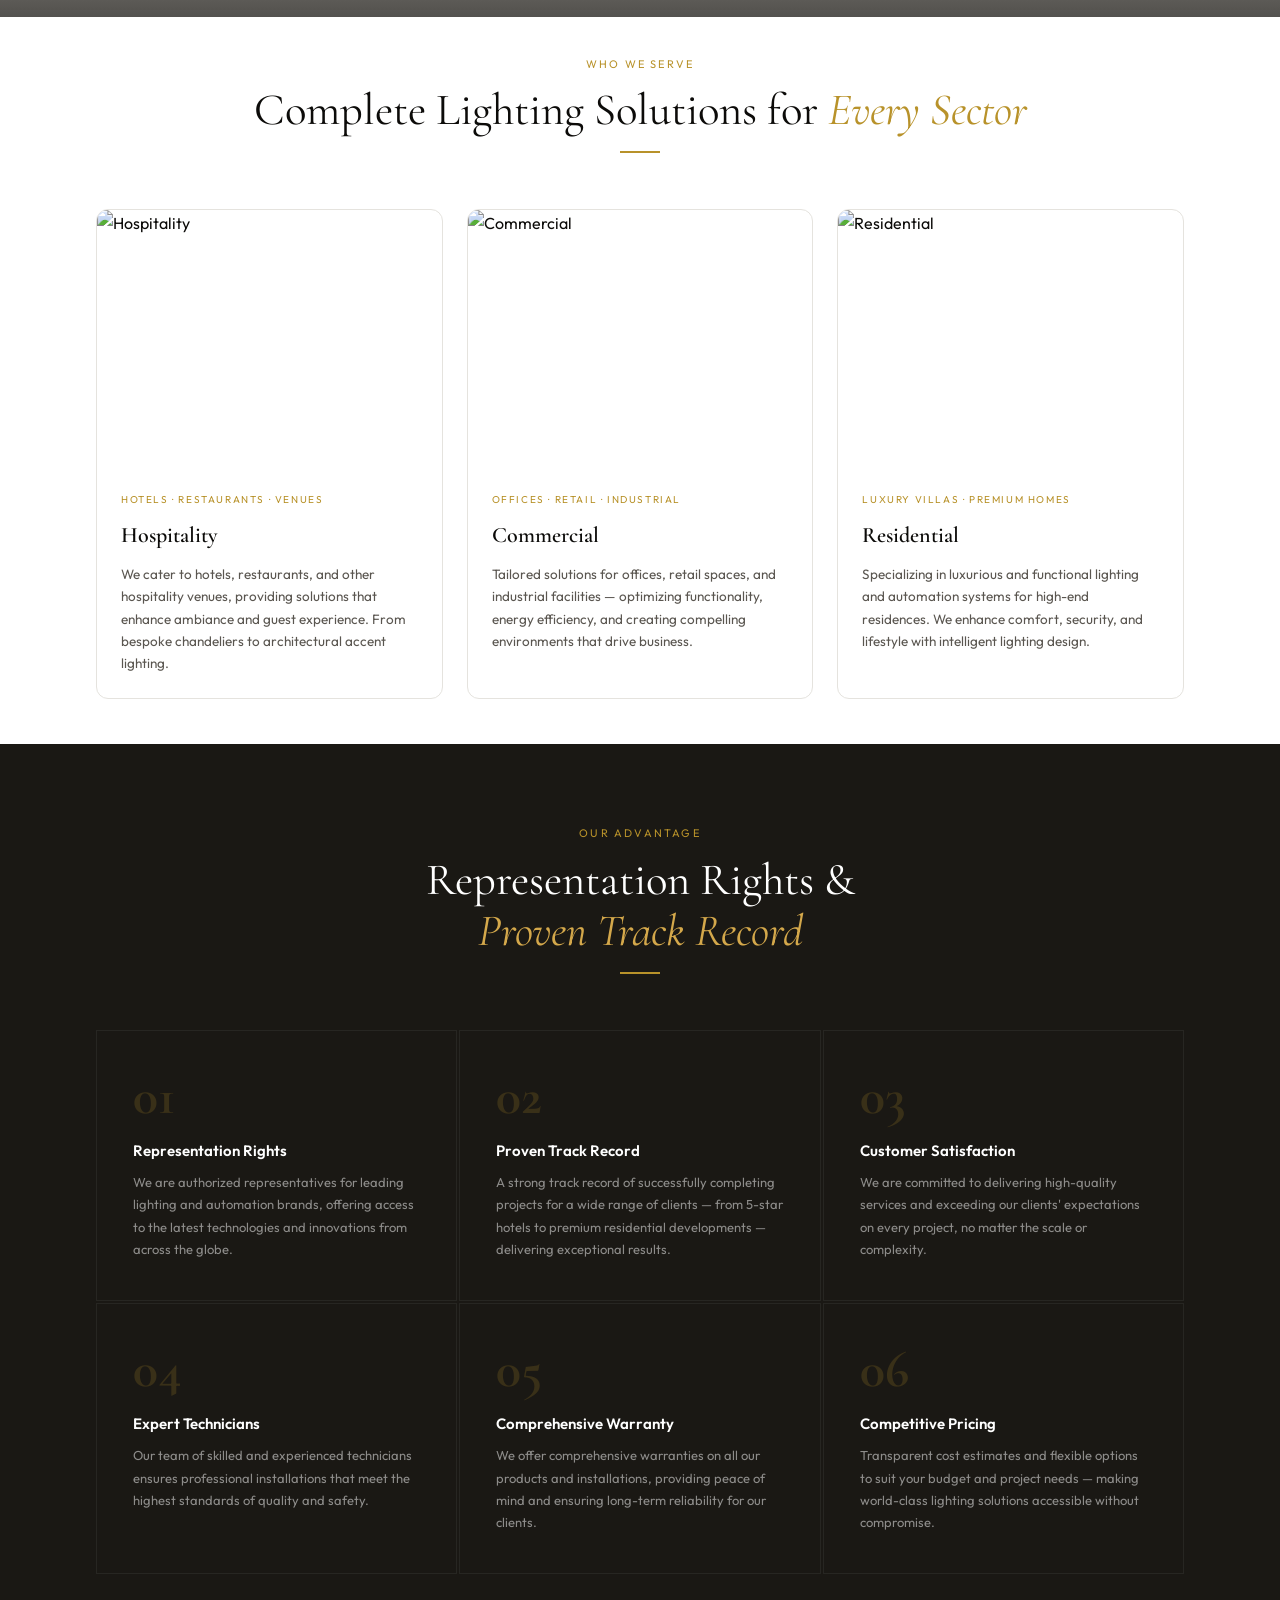
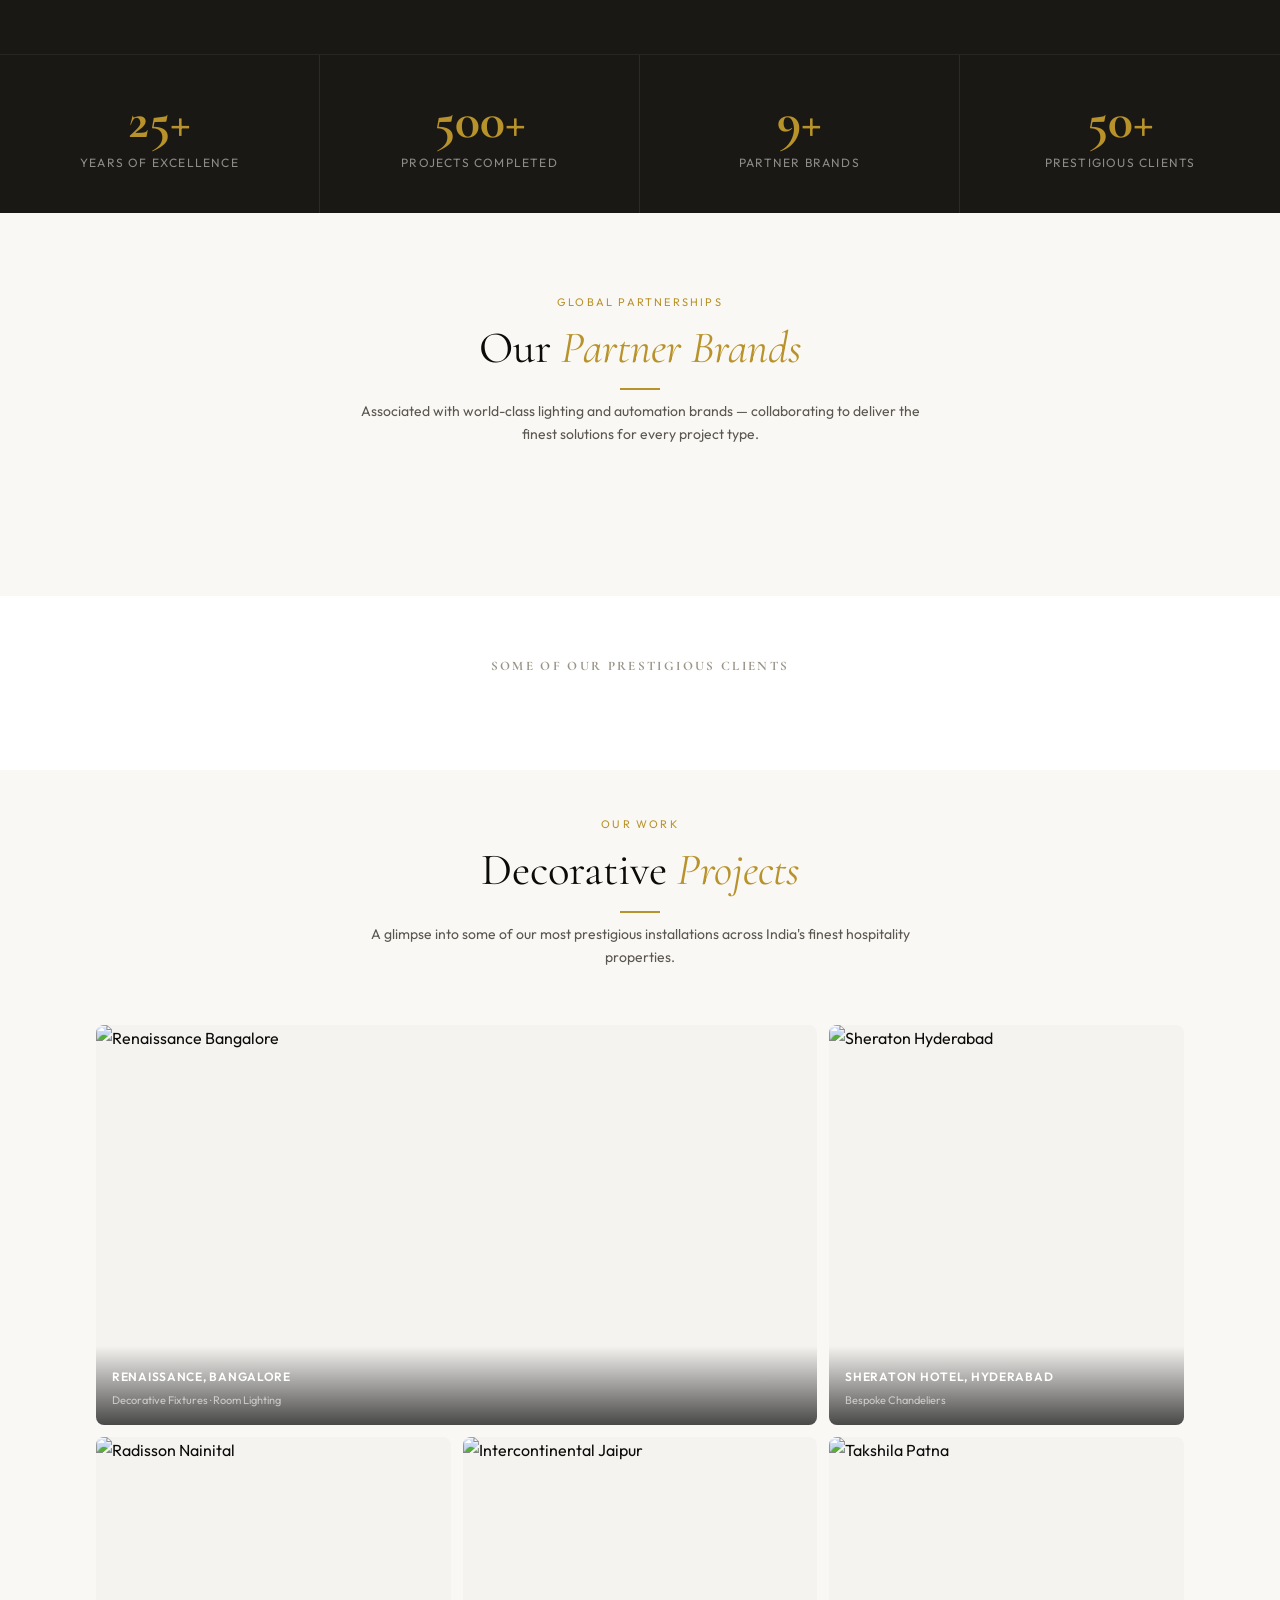
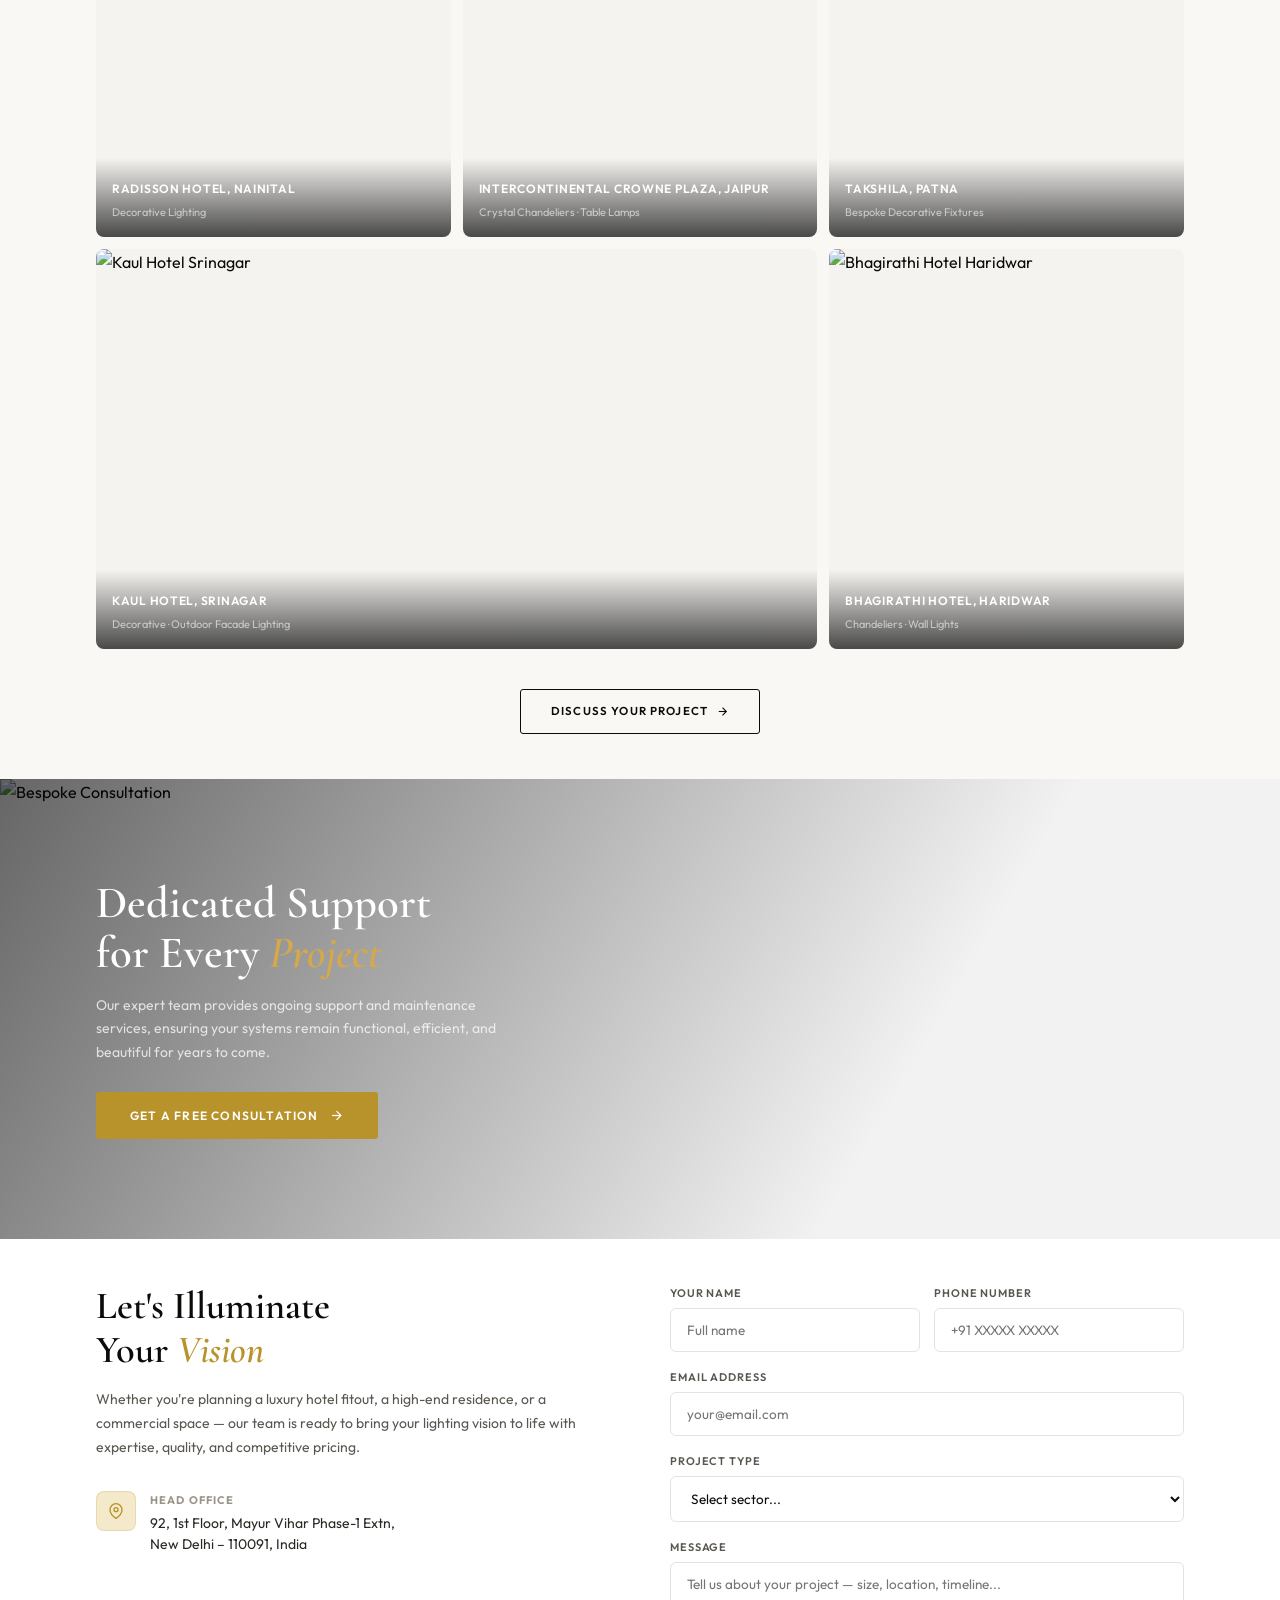
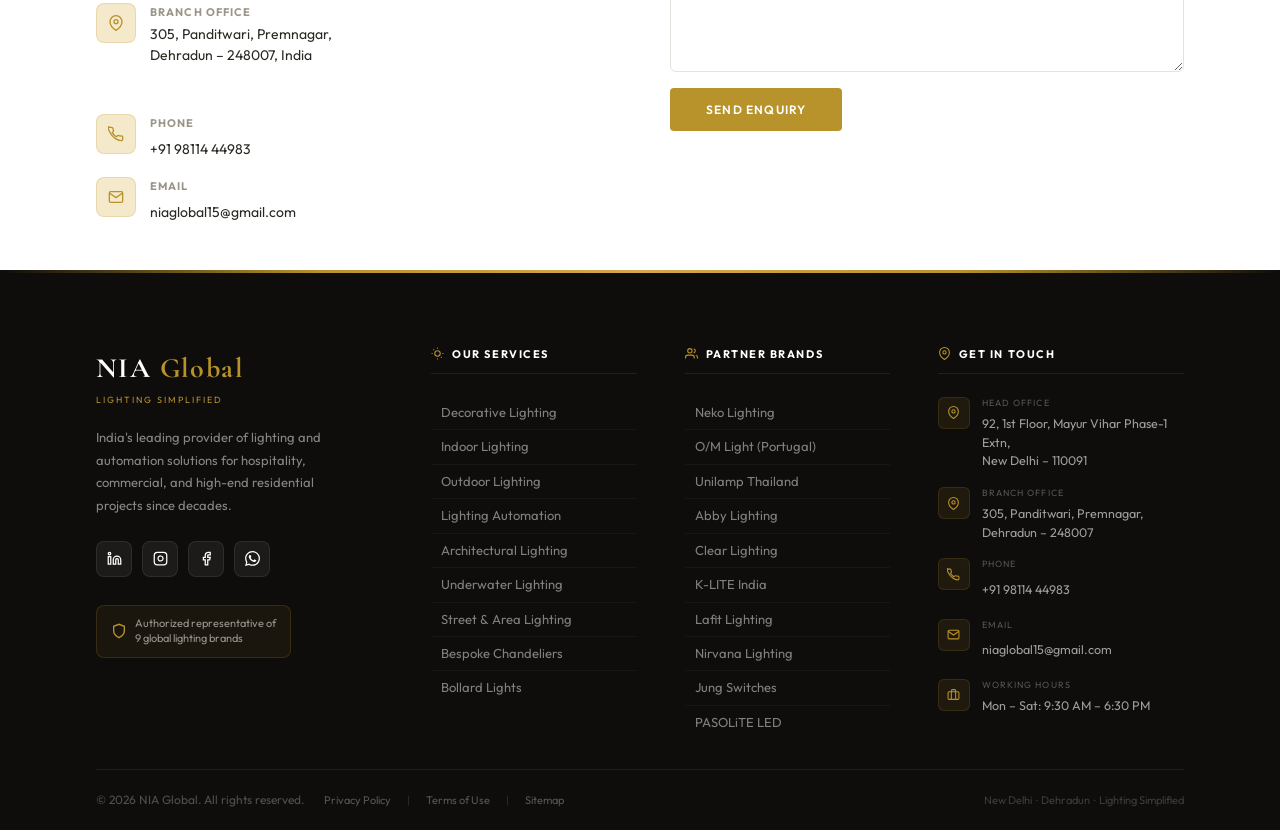
==== commit b7ef397a: "fix: change Product to Products across all pages" ====
--- a/index.html
+++ b/index.html
@@ -63,7 +63,7 @@
       </li>
 
       <li class="nav-item">
-        <span class="nav-link">Product <svg viewBox="0 0 24 24" fill="none" stroke="currentColor" stroke-width="2">
+        <span class="nav-link">Products <svg viewBox="0 0 24 24" fill="none" stroke="currentColor" stroke-width="2">
             <polyline points="6 9 12 15 18 9" />
           </svg></span>
         <ul class="dropdown">
@@ -171,7 +171,7 @@
 
         <div class="mob-dropdown">
           <button class="mob-drop-btn" onclick="this.parentElement.classList.toggle('open')">
-            <span>Product</span>
+            <span>Products</span>
             <svg viewBox="0 0 24 24" fill="none" stroke="currentColor" stroke-width="2">
               <polyline points="6 9 12 15 18 9" />
             </svg>
